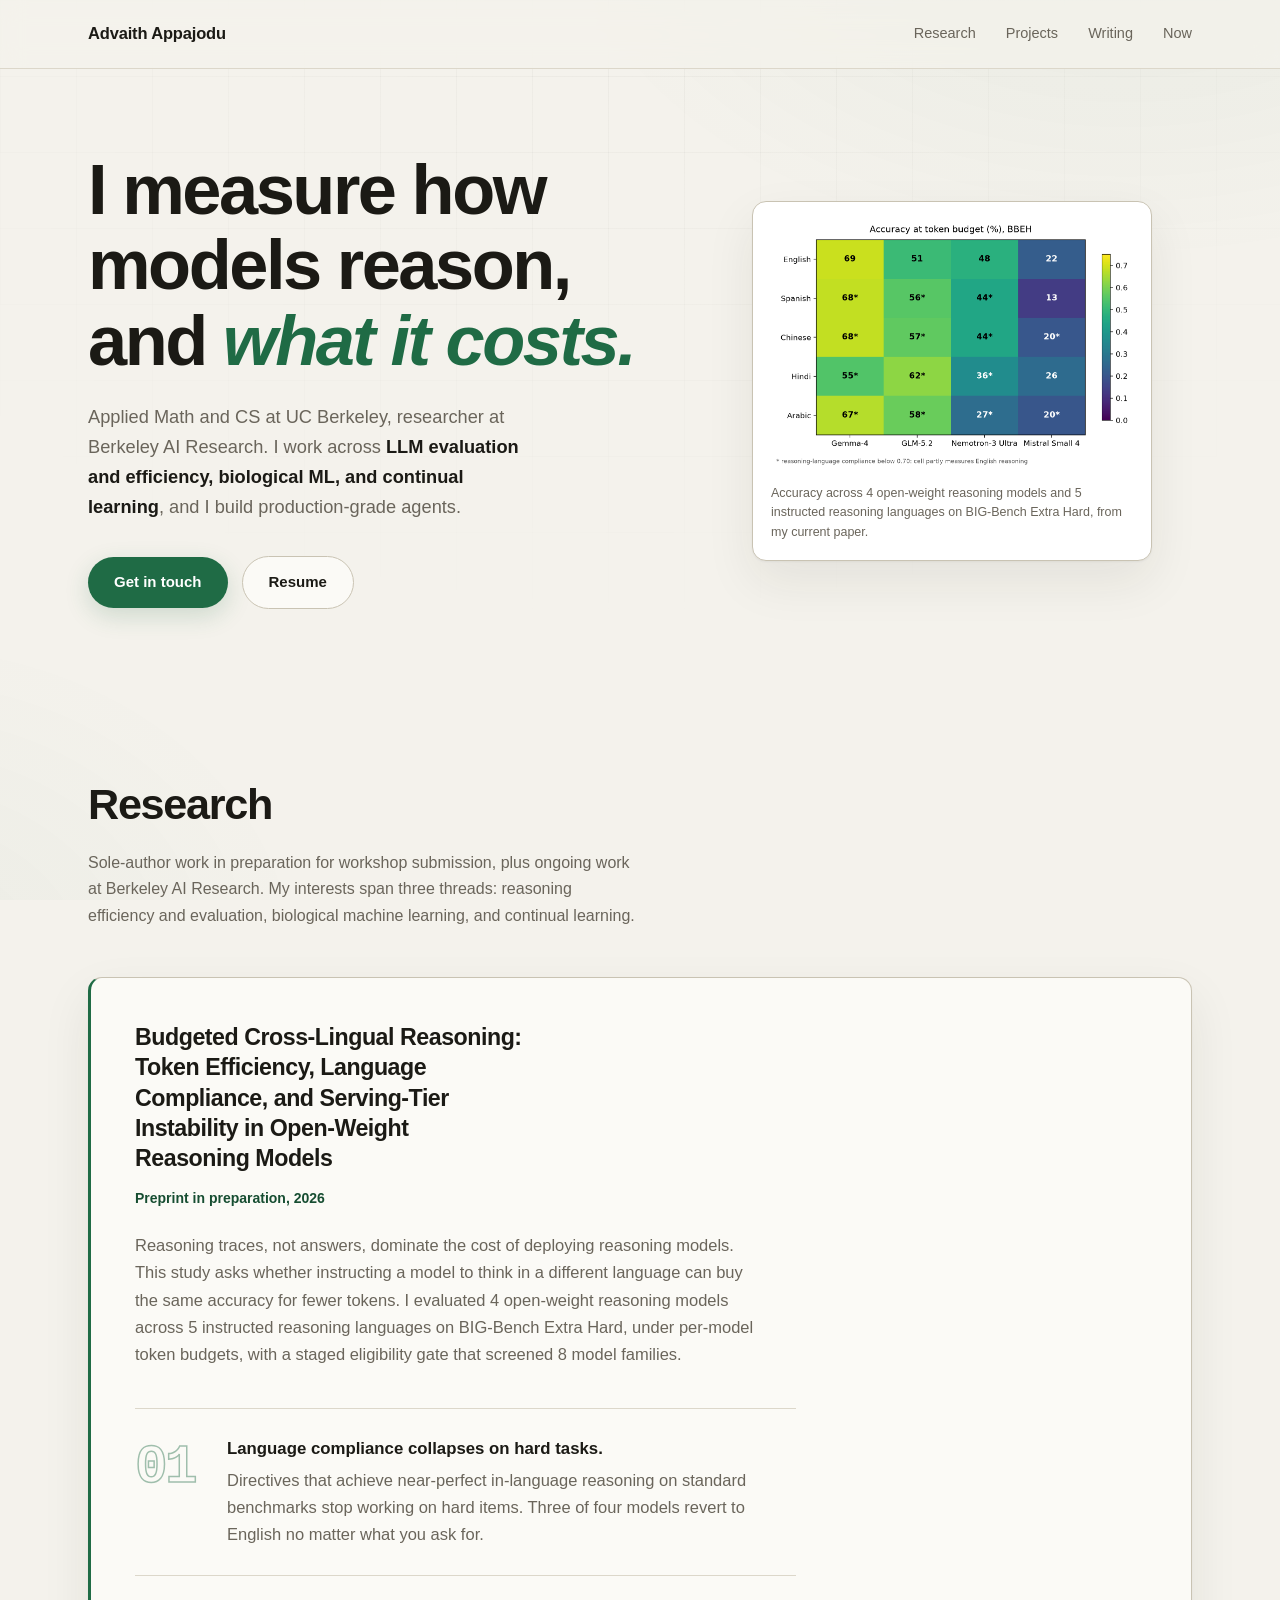
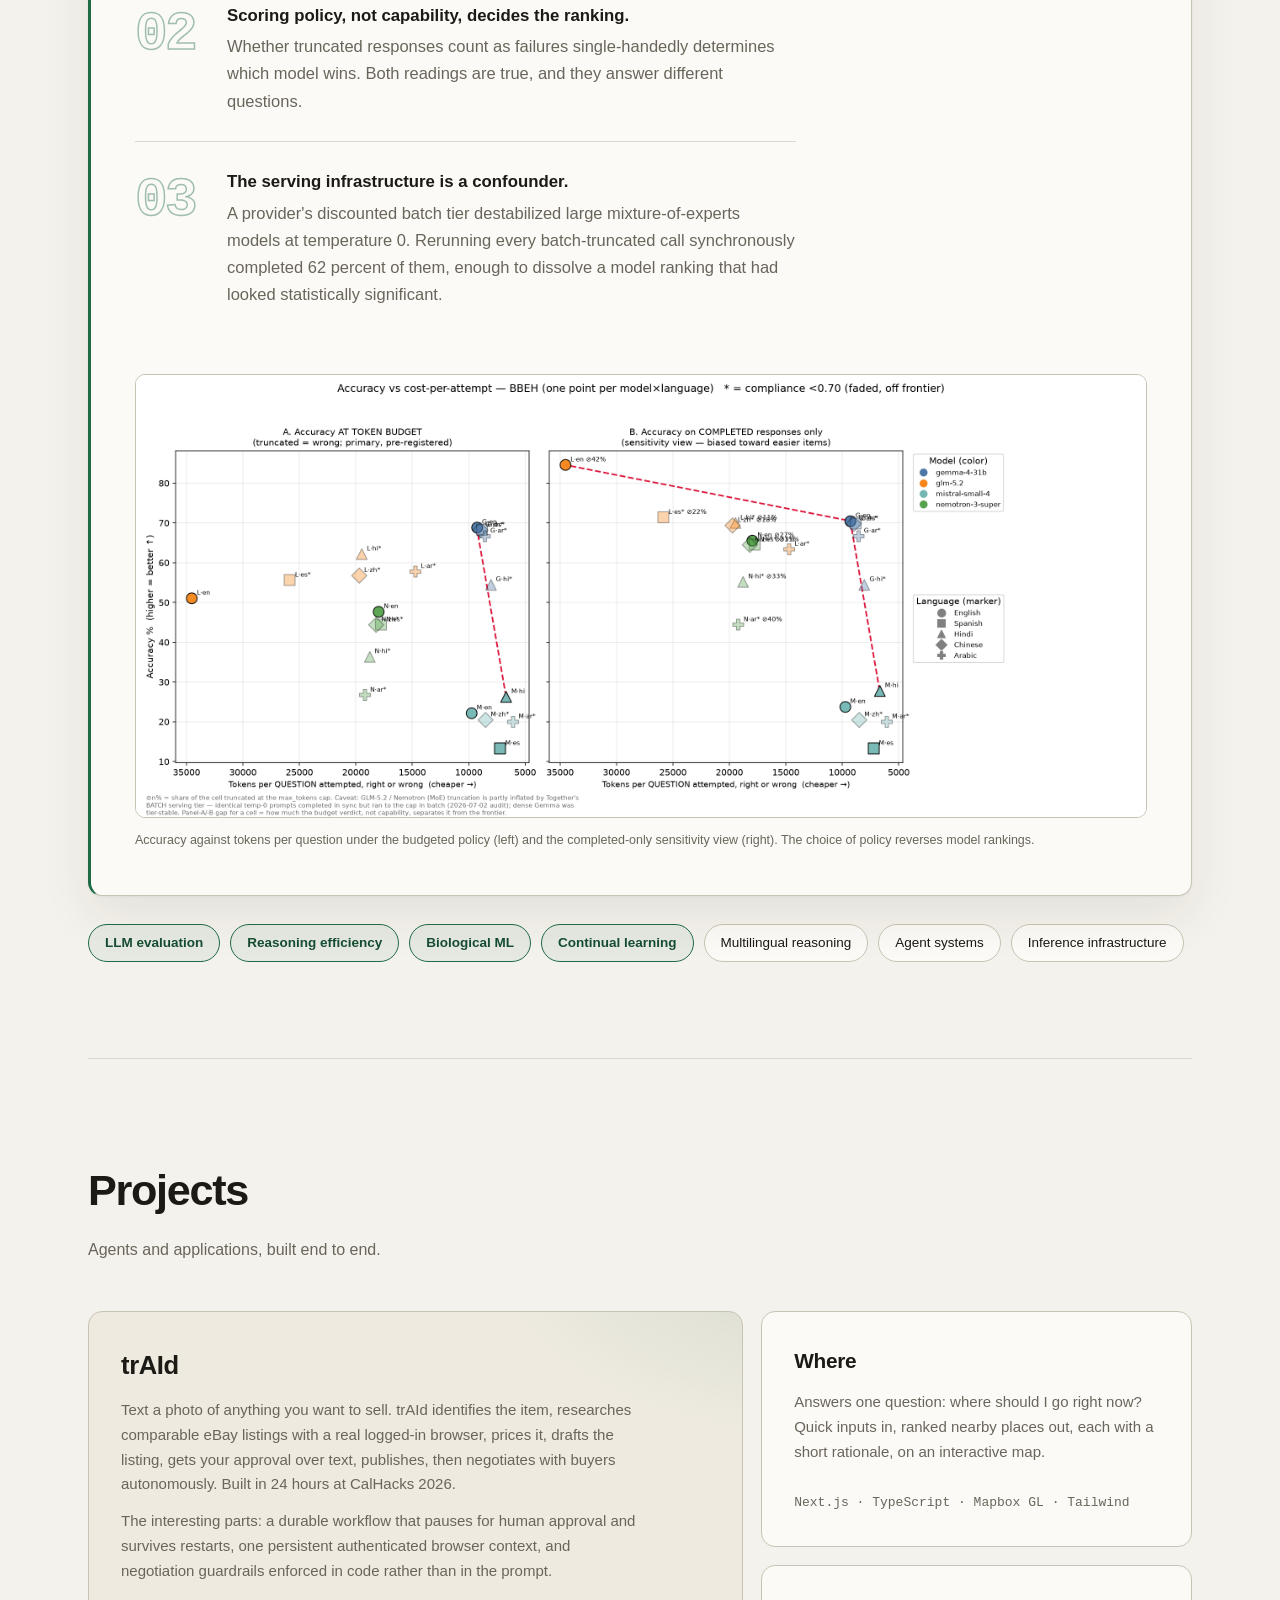
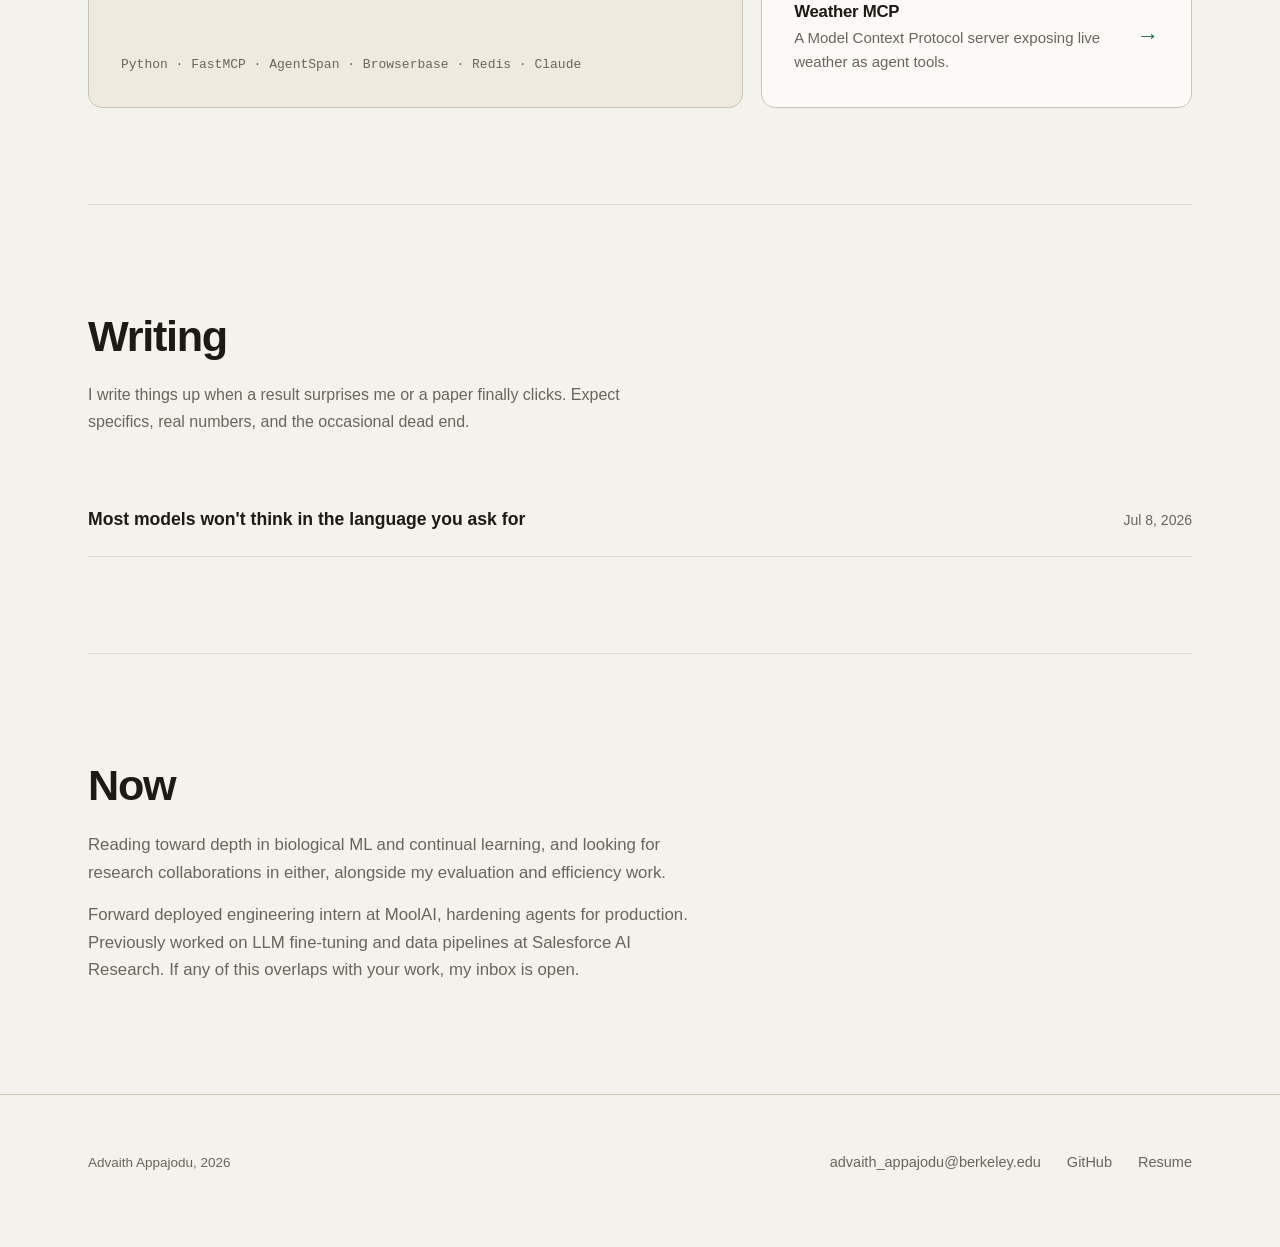
==== index.html @ cb9c9338 "Add first blog post: cross-lingual reasoning Re-attaches the Writing section and links the post from" ====
<!DOCTYPE html>
<html lang="en">
<head>
  <meta charset="UTF-8">
  <meta name="viewport" content="width=device-width, initial-scale=1.0">
  <title>Advaith Appajodu</title>
  <meta name="description" content="Advaith Appajodu. Applied Math and CS at UC Berkeley, researcher at Berkeley AI Research. LLM evaluation and efficiency, biological ML, and continual learning.">
  <meta property="og:title" content="Advaith Appajodu">
  <meta property="og:description" content="ML research and production agents. UC Berkeley Applied Math and CS. LLM evaluation, biological ML, continual learning.">
  <meta property="og:type" content="website">
  <meta name="theme-color" content="#f4f2ec">
  <link rel="icon" href="data:image/svg+xml,%3Csvg xmlns='http://www.w3.org/2000/svg' viewBox='0 0 100 100'%3E%3Crect width='100' height='100' rx='22' fill='%236d9bff'/%3E%3Ctext x='50' y='70' font-size='58' text-anchor='middle' fill='%230a0a0f' font-family='sans-serif' font-weight='bold'%3EA%3C/text%3E%3C/svg%3E">
  <link rel="stylesheet" href="style.css">
</head>
<body>

<header>
  <div class="wrap">
    <nav>
      <a class="brand" href="/">Advaith Appajodu</a>
      <div class="nav-links">
        <a href="#research">Research</a>
        <a href="#projects">Projects</a>
        <a href="blog/">Writing</a>
        <a href="#now">Now</a>
      </div>
    </nav>
  </div>
</header>

<main class="wrap">

  <div class="hero">
    <div>
      <h1>I measure how models reason, and <em>what it costs.</em></h1>
      <p class="lede">Applied Math and CS at UC Berkeley, researcher at Berkeley AI Research. I work across <strong>LLM evaluation and efficiency, biological ML, and continual learning</strong>, and I build production-grade agents.</p>
      <div class="cta-row">
        <a class="btn btn-primary" href="mailto:advaith_appajodu@berkeley.edu">Get in touch</a>
        <a class="btn btn-quiet" href="assets/Advaith_Appajodu_Resume.pdf">Resume</a>
      </div>
    </div>
    <figure class="figure-card" id="tilt">
      <img src="assets/heatmap.png" alt="Accuracy heatmap across four language models and five instructed reasoning languages on BIG-Bench Extra Hard" width="1343" height="926">
      <figcaption>Accuracy across 4 open-weight reasoning models and 5 instructed reasoning languages on BIG-Bench Extra Hard, from my current paper.</figcaption>
    </figure>
  </div>

  <section id="research">
    <h2 class="reveal">Research</h2>
    <p class="section-sub reveal">Sole-author work in preparation for workshop submission, plus ongoing work at Berkeley AI Research. My interests span three threads: reasoning efficiency and evaluation, biological machine learning, and continual learning.</p>

    <div class="paper reveal">
      <h3>Budgeted Cross-Lingual Reasoning: Token Efficiency, Language Compliance, and Serving-Tier Instability in Open-Weight Reasoning Models</h3>
      <p class="meta">Preprint in preparation, 2026</p>
      <p>Reasoning traces, not answers, dominate the cost of deploying reasoning models. This study asks whether instructing a model to think in a different language can buy the same accuracy for fewer tokens. I evaluated 4 open-weight reasoning models across 5 instructed reasoning languages on BIG-Bench Extra Hard, under per-model token budgets, with a staged eligibility gate that screened 8 model families.</p>
      <ul class="findings">
        <li data-num="01"><strong>Language compliance collapses on hard tasks.</strong> Directives that achieve near-perfect in-language reasoning on standard benchmarks stop working on hard items. Three of four models revert to English no matter what you ask for.</li>
        <li data-num="02"><strong>Scoring policy, not capability, decides the ranking.</strong> Whether truncated responses count as failures single-handedly determines which model wins. Both readings are true, and they answer different questions.</li>
        <li data-num="03"><strong>The serving infrastructure is a confounder.</strong> A provider's discounted batch tier destabilized large mixture-of-experts models at temperature 0. Rerunning every batch-truncated call synchronously completed 62 percent of them, enough to dissolve a model ranking that had looked statistically significant.</li>
      </ul>
      <figure class="paper-figure">
        <img src="assets/pareto.png" alt="Two-panel Pareto plot of accuracy versus tokens per question under two scoring policies" width="2400" height="1050">
        <figcaption>Accuracy against tokens per question under the budgeted policy (left) and the completed-only sensitivity view (right). The choice of policy reverses model rankings.</figcaption>
      </figure>
    </div>

    <div class="tag-row reveal">
      <span class="tag tag-hot">LLM evaluation</span>
      <span class="tag tag-hot">Reasoning efficiency</span>
      <span class="tag tag-hot">Biological ML</span>
      <span class="tag tag-hot">Continual learning</span>
      <span class="tag">Multilingual reasoning</span>
      <span class="tag">Agent systems</span>
      <span class="tag">Inference infrastructure</span>
    </div>
  </section>

  <section id="projects">
    <h2 class="reveal">Projects</h2>
    <p class="section-sub reveal">Agents and applications, built end to end.</p>

    <div class="projects-grid">
      <a class="project project-featured reveal" href="https://github.com/rishabhroyy/traide">
        <h3>trAId</h3>
        <p>Text a photo of anything you want to sell. trAId identifies the item, researches comparable eBay listings with a real logged-in browser, prices it, drafts the listing, gets your approval over text, publishes, then negotiates with buyers autonomously. Built in 24 hours at CalHacks 2026.</p>
        <p>The interesting parts: a durable workflow that pauses for human approval and survives restarts, one persistent authenticated browser context, and negotiation guardrails enforced in code rather than in the prompt.</p>
        <span class="stack-line">Python · FastMCP · AgentSpan · Browserbase · Redis · Claude</span>
      </a>
      <a class="project project-side reveal d1" href="https://github.com/advaith-appajodu/Where">
        <h3>Where</h3>
        <p>Answers one question: where should I go right now? Quick inputs in, ranked nearby places out, each with a short rationale, on an interactive map.</p>
        <span class="stack-line">Next.js · TypeScript · Mapbox GL · Tailwind</span>
      </a>
      <a class="project project-mini reveal d2" href="https://github.com/advaith-appajodu/Weather_MCP">
        <div>
          <h3>Weather MCP</h3>
          <p>A Model Context Protocol server exposing live weather as agent tools.</p>
        </div>
        <span class="arrow">&rarr;</span>
      </a>
    </div>
  </section>

  <section id="writing">
    <h2 class="reveal">Writing</h2>
    <p class="section-sub reveal">I write things up when a result surprises me or a paper finally clicks. Expect specifics, real numbers, and the occasional dead end.</p>
    <div class="post-list reveal">
      <a class="post-row" href="blog/2026-07-08-cross-lingual-reasoning.html">
        <span class="post-title">Most models won't think in the language you ask for</span>
        <span class="post-date">Jul 8, 2026</span>
      </a>
    </div>
  </section>

  <section id="now" class="now">
    <h2 class="reveal">Now</h2>
    <p class="reveal">Reading toward depth in biological ML and continual learning, and looking for research collaborations in either, alongside my evaluation and efficiency work.</p>
    <p class="reveal d1">Forward deployed engineering intern at MoolAI, hardening agents for production. Previously worked on LLM fine-tuning and data pipelines at Salesforce AI Research. If any of this overlaps with your work, my inbox is open.</p>
  </section>

</main>

<footer>
  <div class="wrap footer-inner">
    <span class="copyright">Advaith Appajodu, 2026</span>
    <div class="footer-links">
      <a href="mailto:advaith_appajodu@berkeley.edu">advaith_appajodu@berkeley.edu</a>
      <a href="https://github.com/advaith-appajodu">GitHub</a>
      <a href="assets/Advaith_Appajodu_Resume.pdf">Resume</a>
    </div>
  </div>
</footer>

<script src="reveal.js"></script>
</body>
</html>
---- style.css ----
/* Advaith Appajodu, personal site.
   Zero-build static CSS. Light editorial-maximalist: warm paper, ink, one forest-green
   accent. No blue/purple, gradients kept minimal; hairline rules and type carry the
   structure. Motion honors prefers-reduced-motion. */

:root {
  --paper: #f4f2ec;
  --paper-raised: #fbfaf6;
  --paper-lifted: #eeeae0;
  --ink: #1b1a15;
  --muted: #6a655b;
  --line: #dcd7ca;
  --line-strong: #c9c3b3;
  --accent: #1f6b45;
  --accent-deep: #164d31;
  --accent-contrast: #ffffff;
  --shadow: 0 1px 2px rgba(40,38,30,.05), 0 20px 50px rgba(40,38,30,.08);
  --lift: 0 16px 44px rgba(31,107,69,.14);
  --radius: 14px;
}

* { box-sizing: border-box; }

html { scroll-behavior: smooth; color-scheme: light; }

body {
  margin: 0;
  background: var(--paper);
  color: var(--ink);
  font-family: -apple-system, BlinkMacSystemFont, "Segoe UI", Roboto, "Helvetica Neue", Arial, sans-serif;
  font-size: 16.5px;
  line-height: 1.65;
  -webkit-font-smoothing: antialiased;
  overflow-x: hidden;
}

/* Ambient: one faint green wash + a fine ledger grid, both fixed, no repaints */
body::before {
  content: "";
  position: fixed;
  inset: 0;
  z-index: -2;
  background:
    radial-gradient(1000px 640px at 88% -12%, rgba(31,107,69,0.06), transparent 58%),
    radial-gradient(760px 620px at -8% 108%, rgba(31,107,69,0.04), transparent 55%);
  pointer-events: none;
}
body::after {
  content: "";
  position: fixed;
  inset: 0;
  z-index: -1;
  background-image:
    linear-gradient(rgba(27,26,21,0.035) 1px, transparent 1px),
    linear-gradient(90deg, rgba(27,26,21,0.035) 1px, transparent 1px);
  background-size: 76px 76px;
  mask-image: radial-gradient(1200px 820px at 50% 0%, black, transparent 78%);
  -webkit-mask-image: radial-gradient(1200px 820px at 50% 0%, black, transparent 78%);
  pointer-events: none;
}

.wrap { max-width: 1160px; margin: 0 auto; padding: 0 28px; }

::selection { background: var(--accent); color: #fff; }

/* ---------- Nav ---------- */
header {
  position: sticky;
  top: 0;
  z-index: 10;
  background: rgba(244, 242, 236, 0.78);
  backdrop-filter: blur(12px) saturate(140%);
  -webkit-backdrop-filter: blur(12px) saturate(140%);
  border-bottom: 1px solid var(--line);
}
nav { display: flex; align-items: center; justify-content: space-between; height: 68px; }
.brand { font-weight: 700; letter-spacing: -0.01em; color: var(--ink); text-decoration: none; font-size: 16.5px; }
.nav-links { display: flex; gap: 30px; }
.nav-links a {
  color: var(--muted);
  text-decoration: none;
  font-size: 14.5px;
  position: relative;
  transition: color .18s ease;
}
.nav-links a::after {
  content: "";
  position: absolute;
  left: 0; right: 100%; bottom: -4px;
  height: 2px;
  background: var(--accent);
  transition: right .22s cubic-bezier(.16,1,.3,1);
}
.nav-links a:hover { color: var(--ink); }
.nav-links a:hover::after { right: 0; }

/* ---------- Hero ---------- */
.hero {
  display: grid;
  grid-template-columns: 6.5fr 5.5fr;
  gap: 56px;
  align-items: center;
  padding: 84px 0 64px;
}
h1 {
  font-size: clamp(2.6rem, 5.6vw, 4.4rem);
  line-height: 1.06;
  letter-spacing: -0.035em;
  margin: 0 0 22px;
  font-weight: 800;
}
h1 em {
  font-style: italic;
  color: var(--accent);
  line-height: 1.1;
  padding-bottom: .05em;
}
.hero p.lede { color: var(--muted); font-size: 1.14rem; max-width: 44ch; margin: 0 0 34px; }
.lede strong { color: var(--ink); font-weight: 650; }

.cta-row { display: flex; gap: 14px; align-items: center; flex-wrap: wrap; }
.btn {
  display: inline-block;
  padding: 13px 26px;
  border-radius: 999px;
  font-size: 15px;
  font-weight: 600;
  text-decoration: none;
  white-space: nowrap;
  transition: transform .14s ease, box-shadow .2s ease, border-color .2s ease, background .2s ease;
}
.btn:active { transform: scale(0.97); }
.btn-primary { background: var(--accent); color: var(--accent-contrast); box-shadow: 0 8px 24px rgba(31,107,69,.18); }
.btn-primary:hover { transform: translateY(-2px); background: var(--accent-deep); box-shadow: var(--lift); }
.btn-quiet { color: var(--ink); border: 1px solid var(--line-strong); background: var(--paper-raised); }
.btn-quiet:hover { border-color: var(--accent); color: var(--accent-deep); transform: translateY(-2px); }

.figure-card {
  background: #ffffff;
  border: 1px solid var(--line-strong);
  border-radius: var(--radius);
  box-shadow: var(--shadow);
  padding: 18px;
  transition: transform .3s cubic-bezier(.16,1,.3,1), box-shadow .3s ease;
  will-change: transform;
}
.figure-card:hover { box-shadow: var(--shadow), var(--lift); }
.figure-card img { width: 100%; height: auto; border-radius: 8px; display: block; }
.figure-card figcaption { font-size: 12.5px; color: var(--muted); margin-top: 14px; line-height: 1.55; }

/* ---------- Stat band ---------- */
.stats {
  display: grid;
  grid-template-columns: repeat(4, 1fr);
  border-top: 1px solid var(--line-strong);
  border-bottom: 1px solid var(--line-strong);
  margin: 12px 0 0;
}
.stat { padding: 30px 20px 26px; text-align: left; }
.stat + .stat { border-left: 1px solid var(--line); }
.stat .num {
  font-family: ui-monospace, "SF Mono", Menlo, monospace;
  font-size: clamp(1.9rem, 3.4vw, 2.9rem);
  font-weight: 700;
  letter-spacing: -0.03em;
  color: var(--ink);
  display: block;
  line-height: 1.1;
}
.stat .num b { color: var(--accent); font-weight: 700; }
.stat .label { color: var(--muted); font-size: 13.5px; margin-top: 6px; display: block; }

/* ---------- Sections ---------- */
section { padding: 96px 0; }
section + section { border-top: 1px solid var(--line); }
h2 {
  font-size: clamp(1.9rem, 3.4vw, 2.7rem);
  letter-spacing: -0.03em;
  margin: 0 0 10px;
  font-weight: 800;
}
.section-sub { color: var(--muted); font-size: 16px; margin: 0 0 48px; max-width: 62ch; }
.section-sub a { color: var(--accent-deep); text-decoration: none; border-bottom: 1px solid var(--line-strong); }
.section-sub a:hover { border-color: var(--accent); }

/* Research */
.paper {
  position: relative;
  background: var(--paper-raised);
  border: 1px solid var(--line-strong);
  border-left: 3px solid var(--accent);
  border-radius: var(--radius);
  padding: 44px;
  box-shadow: var(--shadow);
  overflow: hidden;
}
.paper h3 { margin: 0 0 8px; font-size: 1.45rem; letter-spacing: -0.02em; line-height: 1.3; max-width: 30ch; }
.paper .meta { color: var(--accent-deep); font-size: 14px; margin-bottom: 22px; font-weight: 600; }
.paper > p { max-width: 68ch; color: var(--muted); }
.paper > p strong { color: var(--ink); }

.findings { margin: 40px 0 8px; padding: 0; list-style: none; display: grid; gap: 0; }
.findings li {
  position: relative;
  max-width: 72ch;
  color: var(--muted);
  padding: 26px 0 26px 92px;
  border-top: 1px solid var(--line);
}
.findings li::before {
  content: attr(data-num);
  position: absolute;
  left: 0;
  top: 14px;
  font-family: ui-monospace, "SF Mono", Menlo, monospace;
  font-size: 3.4rem;
  font-weight: 700;
  letter-spacing: -0.05em;
  color: transparent;
  -webkit-text-stroke: 1.5px rgba(31,107,69,0.42);
}
.findings strong { color: var(--ink); font-weight: 650; display: block; margin-bottom: 4px; font-size: 1.05rem; }

.paper-figure { margin: 40px 0 0; }
.paper-figure img { width: 100%; height: auto; border-radius: 10px; display: block; border: 1px solid var(--line-strong); background: #fff; }
.paper-figure figcaption { font-size: 12.5px; color: var(--muted); margin-top: 12px; }
.also-line { margin-top: 28px; color: var(--muted); font-size: 15px; max-width: 70ch; }
.also-line strong { color: var(--ink); }

/* Projects bento */
.projects-grid {
  display: grid;
  grid-template-columns: repeat(5, 1fr);
  grid-template-rows: auto auto;
  gap: 18px;
}
.project {
  position: relative;
  background: var(--paper-raised);
  border: 1px solid var(--line-strong);
  border-radius: var(--radius);
  padding: 32px;
  display: flex;
  flex-direction: column;
  gap: 12px;
  text-decoration: none;
  color: var(--ink);
  overflow: hidden;
  transition: transform .22s cubic-bezier(.16,1,.3,1), border-color .2s ease, box-shadow .25s ease;
}
.project:hover { border-color: var(--accent); transform: translateY(-4px); box-shadow: var(--lift); }
.project h3 { margin: 0; font-size: 1.3rem; letter-spacing: -0.015em; }
.project p { margin: 0; color: var(--muted); font-size: 15px; max-width: 62ch; }
.project .stack-line { margin-top: auto; padding-top: 16px; font-size: 13px; color: var(--muted); font-family: ui-monospace, "SF Mono", Menlo, monospace; }

.project-featured {
  grid-column: 1 / 4;
  grid-row: 1 / 3;
  background:
    radial-gradient(560px 340px at 112% -20%, rgba(31,107,69,0.12), transparent 60%),
    var(--paper-lifted);
  justify-content: flex-start;
}
.project-featured h3 { font-size: 1.6rem; }
.project-side { grid-column: 4 / 6; grid-row: 1 / 2; }
.project-mini {
  grid-column: 4 / 6;
  grid-row: 2 / 3;
  flex-direction: row;
  align-items: center;
  justify-content: space-between;
  gap: 16px;
}
.project-mini h3 { font-size: 1.05rem; }
.project-mini .arrow { color: var(--accent); font-size: 1.4rem; transition: transform .2s ease; }
.project-mini:hover .arrow { transform: translateX(4px); }

.tag-row { display: flex; flex-wrap: wrap; gap: 10px; margin-top: 28px; }
.tag {
  font-size: 13.5px;
  color: var(--ink);
  border: 1px solid var(--line-strong);
  background: var(--paper-raised);
  border-radius: 999px;
  padding: 7px 16px;
}
.tag-hot { border-color: var(--accent); color: var(--accent-deep); background: rgba(31,107,69,0.06); font-weight: 600; }

/* Writing */
.post-list { display: grid; gap: 0; }
.post-row {
  display: flex;
  justify-content: space-between;
  align-items: baseline;
  gap: 24px;
  padding: 22px 0;
  border-bottom: 1px solid var(--line);
  text-decoration: none;
  color: var(--ink);
}
.post-row:hover .post-title { color: var(--accent-deep); }
.post-title { font-weight: 600; font-size: 1.1rem; transition: color .15s ease; }
.post-date { color: var(--muted); font-size: 14px; white-space: nowrap; }
.empty-state {
  border: 1px dashed var(--accent);
  background: rgba(31,107,69,0.05);
  border-radius: var(--radius);
  padding: 36px;
  color: var(--muted);
  max-width: 72ch;
  font-size: 1.02rem;
}
.empty-state strong { color: var(--ink); }
.empty-state a { color: var(--accent-deep); text-decoration: none; border-bottom: 1px solid var(--line-strong); }
.empty-state a:hover { border-color: var(--accent); }

/* Now */
.now p { max-width: 66ch; color: var(--muted); margin: 0 0 14px; font-size: 1.05rem; }
.now strong { color: var(--ink); font-weight: 650; }

/* Footer */
footer { border-top: 1px solid var(--line-strong); padding: 56px 0 72px; }
.footer-inner { display: flex; justify-content: space-between; align-items: center; gap: 24px; flex-wrap: wrap; }
.footer-links { display: flex; gap: 26px; }
.footer-links a { color: var(--muted); text-decoration: none; font-size: 14.5px; transition: color .15s ease; }
.footer-links a:hover { color: var(--accent-deep); }
.copyright { color: var(--muted); font-size: 13.5px; }

/* ---------- Blog article ---------- */
.article { max-width: 728px; margin: 0 auto; padding: 72px 0 8px; }
.article .kicker { color: var(--accent-deep); font-size: 13px; font-weight: 600; letter-spacing: .08em; text-transform: uppercase; }
.article h1 { font-size: clamp(2.1rem, 4.6vw, 3.1rem); line-height: 1.1; letter-spacing: -0.03em; margin: 14px 0 18px; font-weight: 800; }
.article .dek { font-size: 1.22rem; color: var(--muted); line-height: 1.5; margin: 0 0 22px; max-width: 60ch; }
.article .byline { color: var(--muted); font-size: 14px; border-bottom: 1px solid var(--line); padding-bottom: 30px; }
.article p, .article li { font-size: 1.08rem; line-height: 1.78; color: var(--ink); max-width: 68ch; }
.article p { margin: 22px 0; }
.article ul { margin: 22px 0; padding-left: 22px; }
.article li { margin: 8px 0; }
.article h2 { font-size: 1.5rem; letter-spacing: -0.02em; margin: 54px 0 2px; font-weight: 750; }
.article strong { font-weight: 650; }
.article a { color: var(--accent-deep); text-decoration: none; border-bottom: 1px solid var(--line-strong); }
.article a:hover { border-color: var(--accent); }
.article blockquote { margin: 28px 0; padding: 2px 0 2px 22px; border-left: 3px solid var(--accent); color: var(--muted); font-style: italic; }
.article blockquote p { max-width: 62ch; }
.article figure { margin: 36px 0; }
.article figure img { width: 100%; height: auto; border: 1px solid var(--line-strong); border-radius: 10px; background: #fff; display: block; }
.article figcaption { font-size: 13px; color: var(--muted); margin-top: 10px; line-height: 1.5; }
.article code { font-family: ui-monospace, "SF Mono", Menlo, monospace; font-size: .9em; background: var(--paper-lifted); padding: 2px 6px; border-radius: 5px; }
.article .note {
  background: rgba(31,107,69,0.05);
  border: 1px solid var(--line-strong);
  border-left: 3px solid var(--accent);
  border-radius: 10px;
  padding: 18px 24px;
  margin: 30px 0;
}
.article .note p { margin: 8px 0; font-size: 1rem; color: var(--muted); }
.article .note strong { color: var(--ink); }
.article hr { border: none; border-top: 1px solid var(--line); margin: 46px 0; }
.back-link { display: inline-block; color: var(--muted); font-size: 14px; text-decoration: none; }
.back-link:hover { color: var(--accent-deep); }
.article-foot { border-top: 1px solid var(--line); margin-top: 46px; padding-top: 24px; color: var(--muted); font-size: 15px; }
.article-foot a { color: var(--accent-deep); text-decoration: none; border-bottom: 1px solid var(--line-strong); }

/* ---------- Motion ---------- */
.js .reveal { opacity: 0; transform: translateY(26px); }
.js .reveal.in { opacity: 1; transform: none; transition: opacity .7s cubic-bezier(.16,1,.3,1), transform .7s cubic-bezier(.16,1,.3,1); }
.js .reveal.in.d1 { transition-delay: .08s; }
.js .reveal.in.d2 { transition-delay: .16s; }
.js .reveal.in.d3 { transition-delay: .24s; }

@keyframes rise { from { opacity: 0; transform: translateY(22px); } to { opacity: 1; transform: none; } }
.hero > div > * { animation: rise .8s cubic-bezier(.16,1,.3,1) backwards; }
.hero > div > *:nth-child(1) { animation-delay: .05s; }
.hero > div > *:nth-child(2) { animation-delay: .18s; }
.hero > div > *:nth-child(3) { animation-delay: .3s; }
.hero .figure-card { animation: rise .9s cubic-bezier(.16,1,.3,1) .35s backwards; }

@media (prefers-reduced-motion: reduce) {
  html { scroll-behavior: auto; }
  *, *::before, *::after { animation: none !important; transition: none !important; }
  .js .reveal { opacity: 1; transform: none; }
}

/* ---------- Mobile ---------- */
@media (max-width: 860px) {
  .projects-grid { grid-template-columns: 1fr; grid-template-rows: none; }
  .project-featured, .project-side, .project-mini { grid-column: auto; grid-row: auto; }
}
@media (max-width: 767px) {
  .brand { font-size: 14px; white-space: nowrap; }
  .nav-links { gap: 18px; }
  .nav-links a { font-size: 13px; }
  .nav-links a:nth-child(4) { display: none; }
  .hero { grid-template-columns: 1fr; gap: 40px; padding: 52px 0 48px; }
  .stats { grid-template-columns: 1fr 1fr; }
  .stat:nth-child(3) { border-left: none; }
  .stat:nth-child(1), .stat:nth-child(2) { border-bottom: 1px solid var(--line); }
  section { padding: 64px 0; }
  .paper { padding: 26px; }
  .findings li { padding-left: 64px; }
  .findings li::before { font-size: 2.4rem; }
  .article { padding: 44px 0 8px; }
}
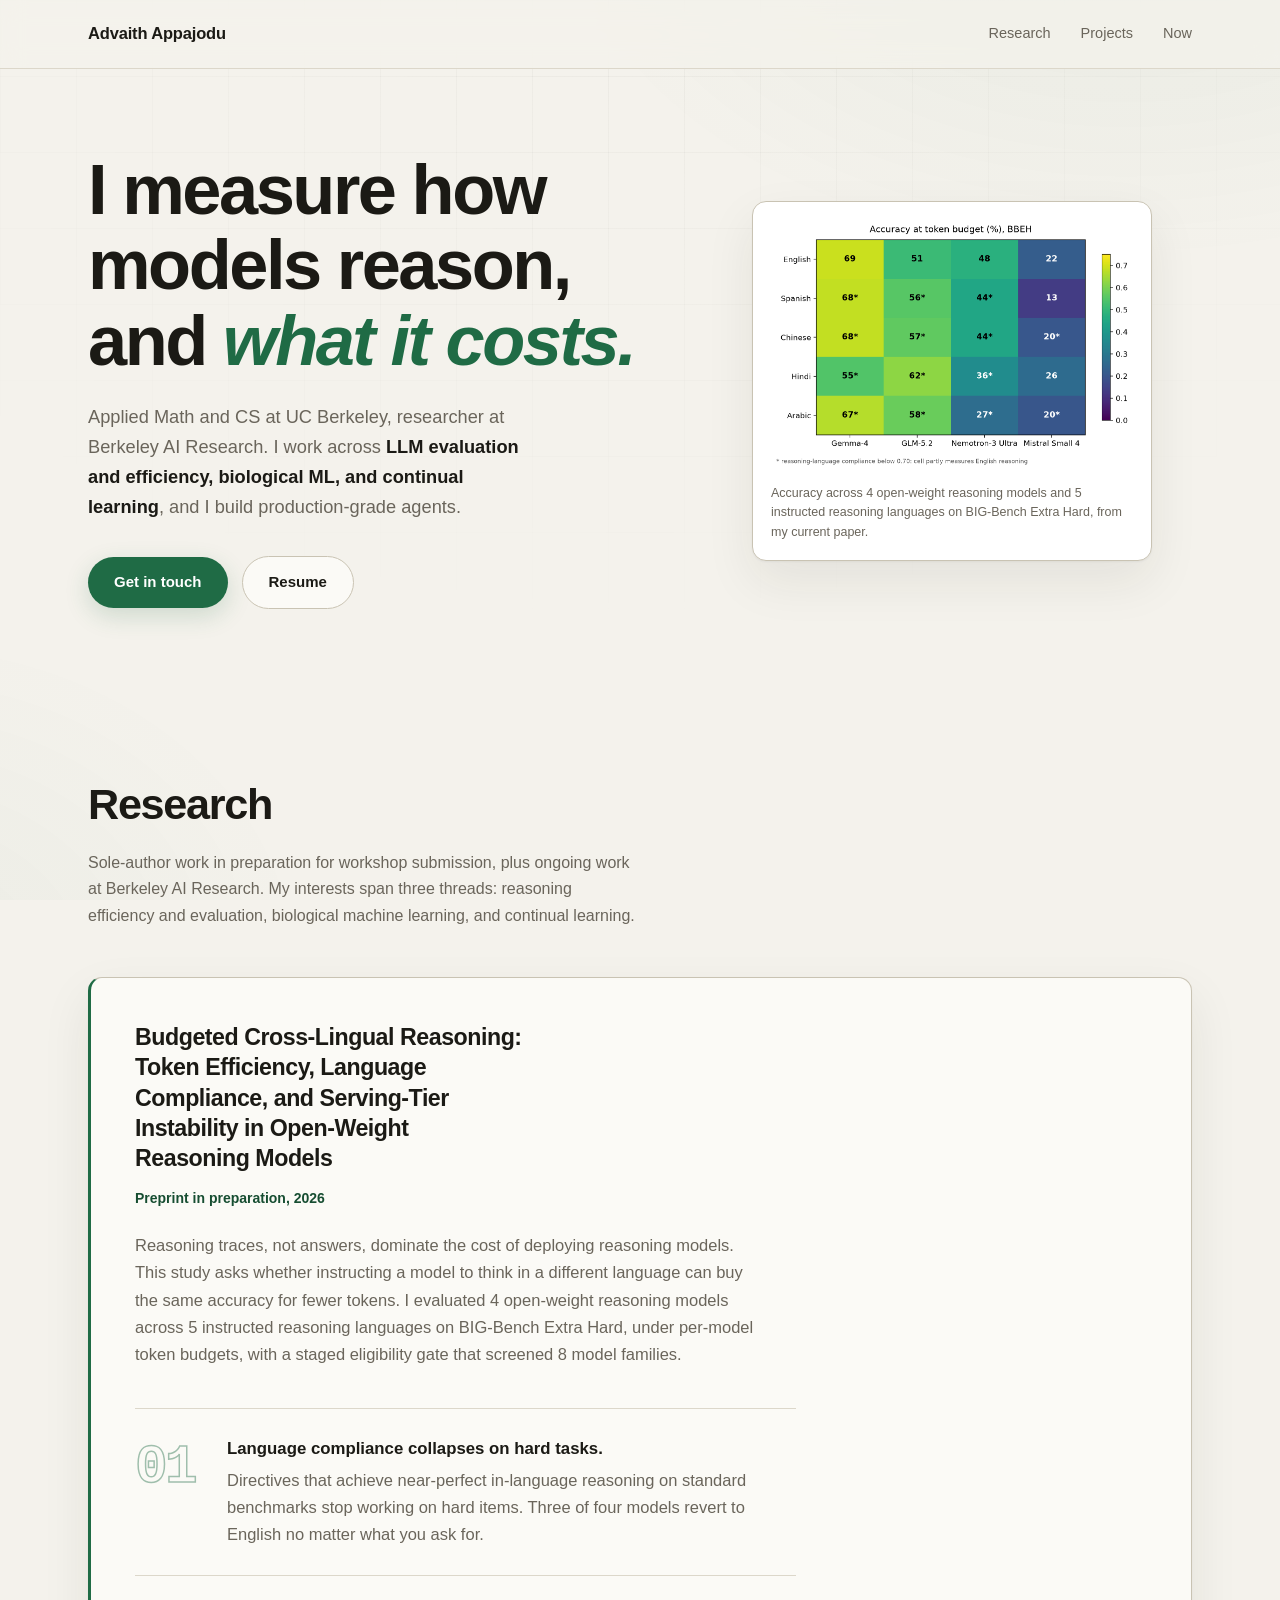
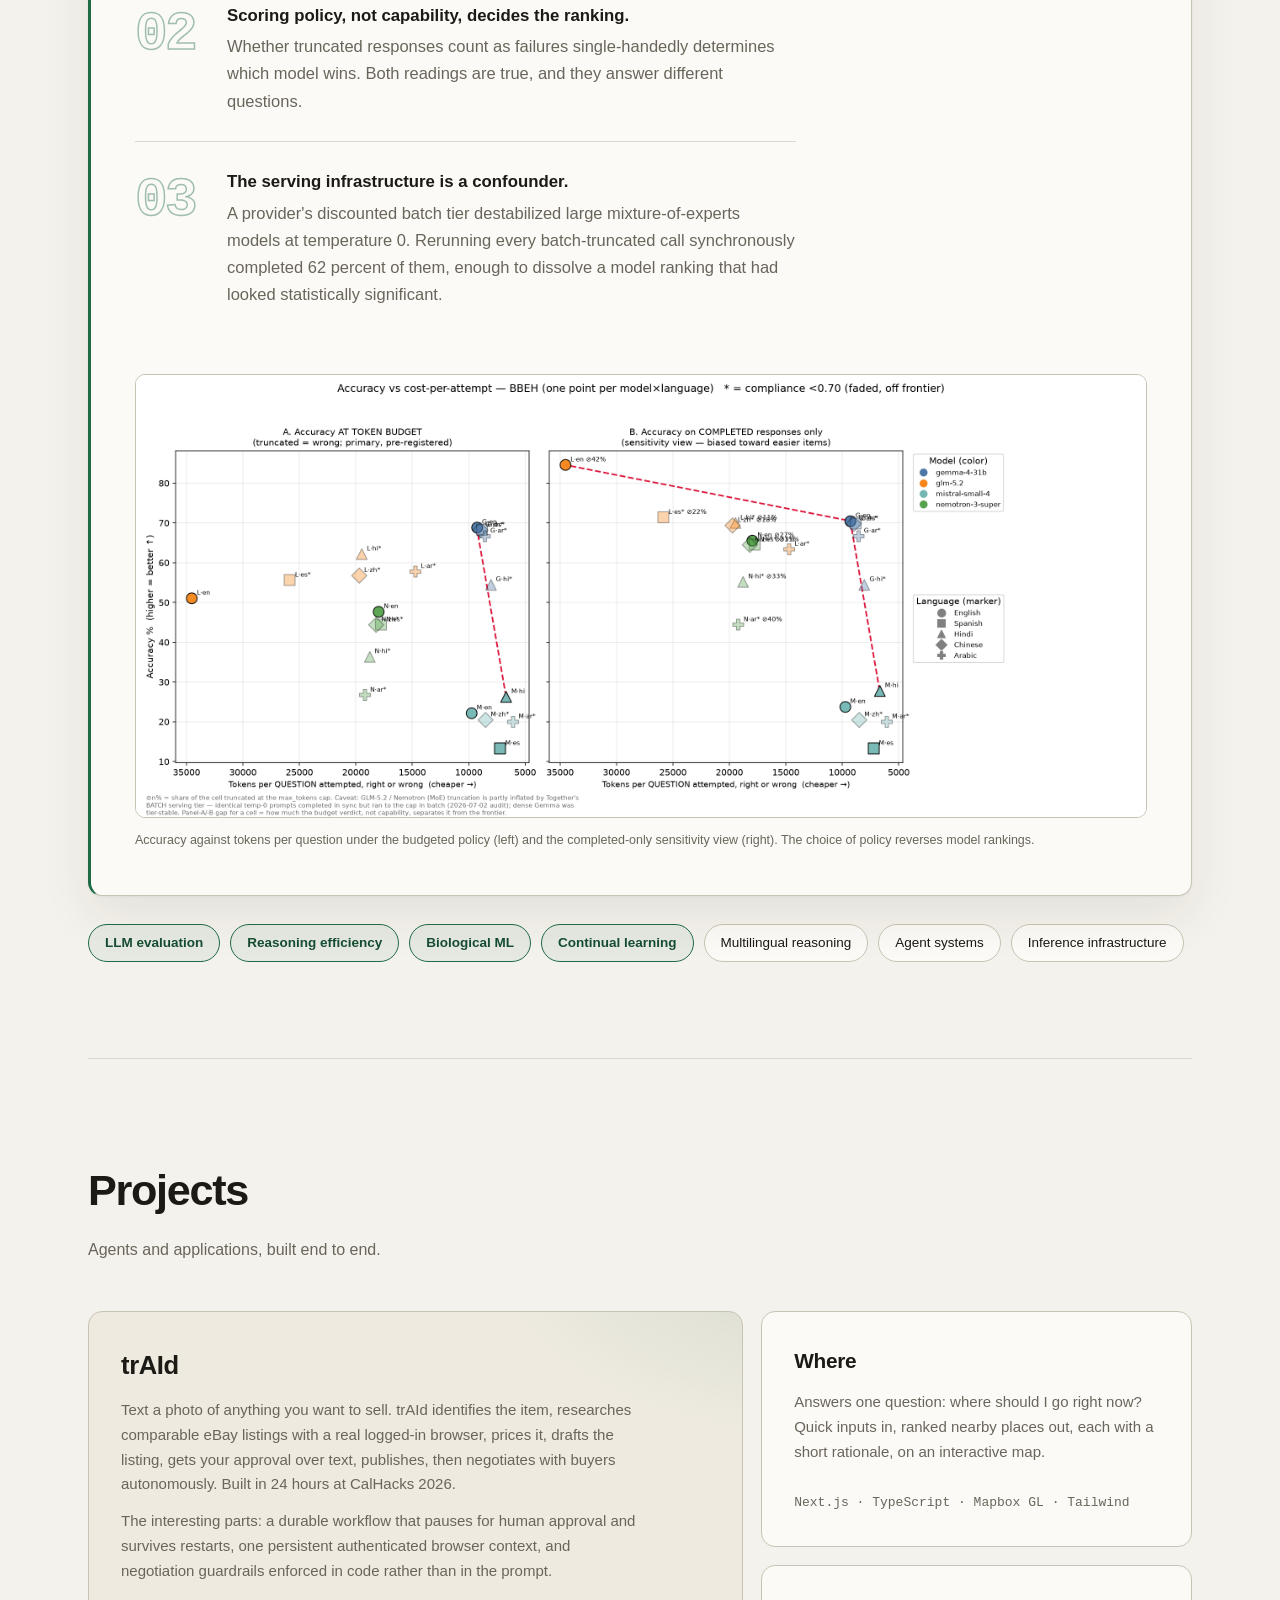
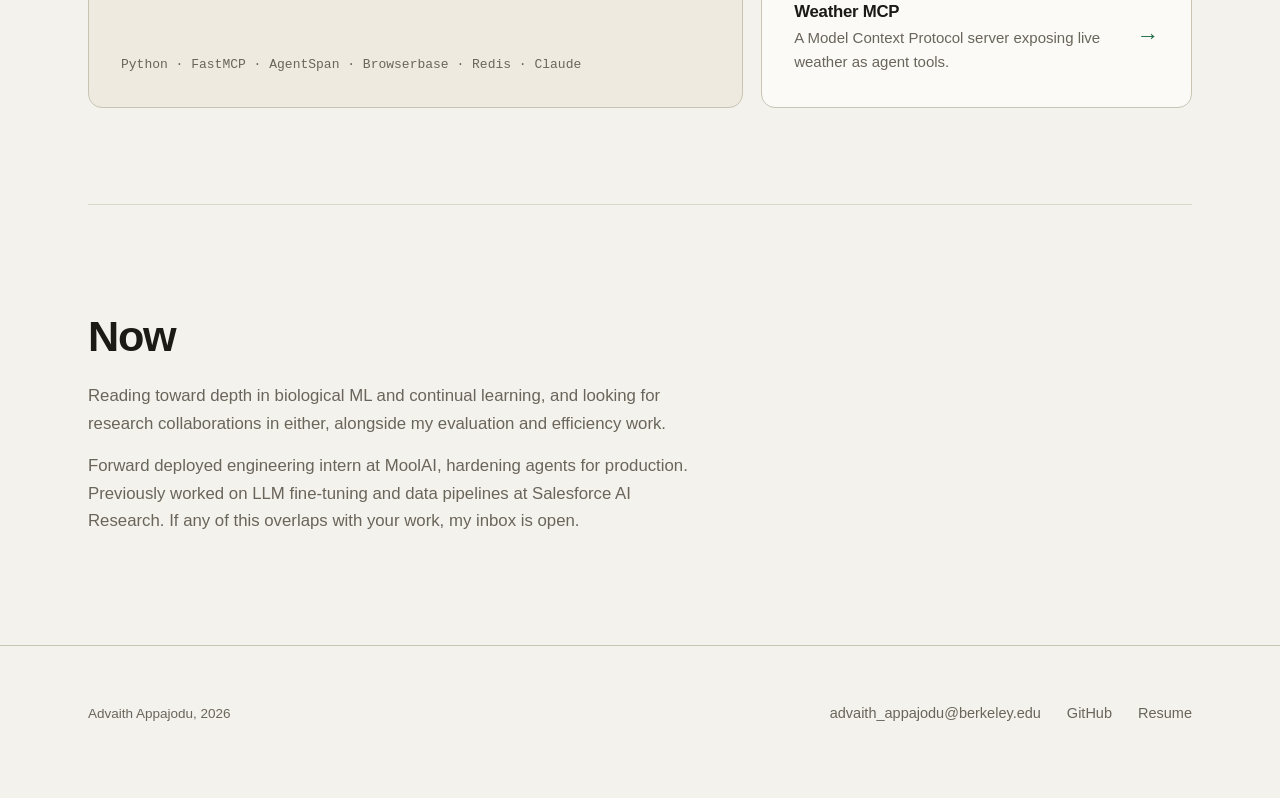
==== commit c4b13855: "Take down cross-lingual reasoning post Unlink and remove the post from the served site until it is r" ====
--- a/index.html
+++ b/index.html
@@ -21,7 +21,6 @@
       <div class="nav-links">
         <a href="#research">Research</a>
         <a href="#projects">Projects</a>
-        <a href="blog/">Writing</a>
         <a href="#now">Now</a>
       </div>
     </nav>
@@ -101,17 +100,6 @@
     </div>
   </section>
 
-  <section id="writing">
-    <h2 class="reveal">Writing</h2>
-    <p class="section-sub reveal">I write things up when a result surprises me or a paper finally clicks. Expect specifics, real numbers, and the occasional dead end.</p>
-    <div class="post-list reveal">
-      <a class="post-row" href="blog/2026-07-08-cross-lingual-reasoning.html">
-        <span class="post-title">Most models won't think in the language you ask for</span>
-        <span class="post-date">Jul 8, 2026</span>
-      </a>
-    </div>
-  </section>
-
   <section id="now" class="now">
     <h2 class="reveal">Now</h2>
     <p class="reveal">Reading toward depth in biological ML and continual learning, and looking for research collaborations in either, alongside my evaluation and efficiency work.</p>
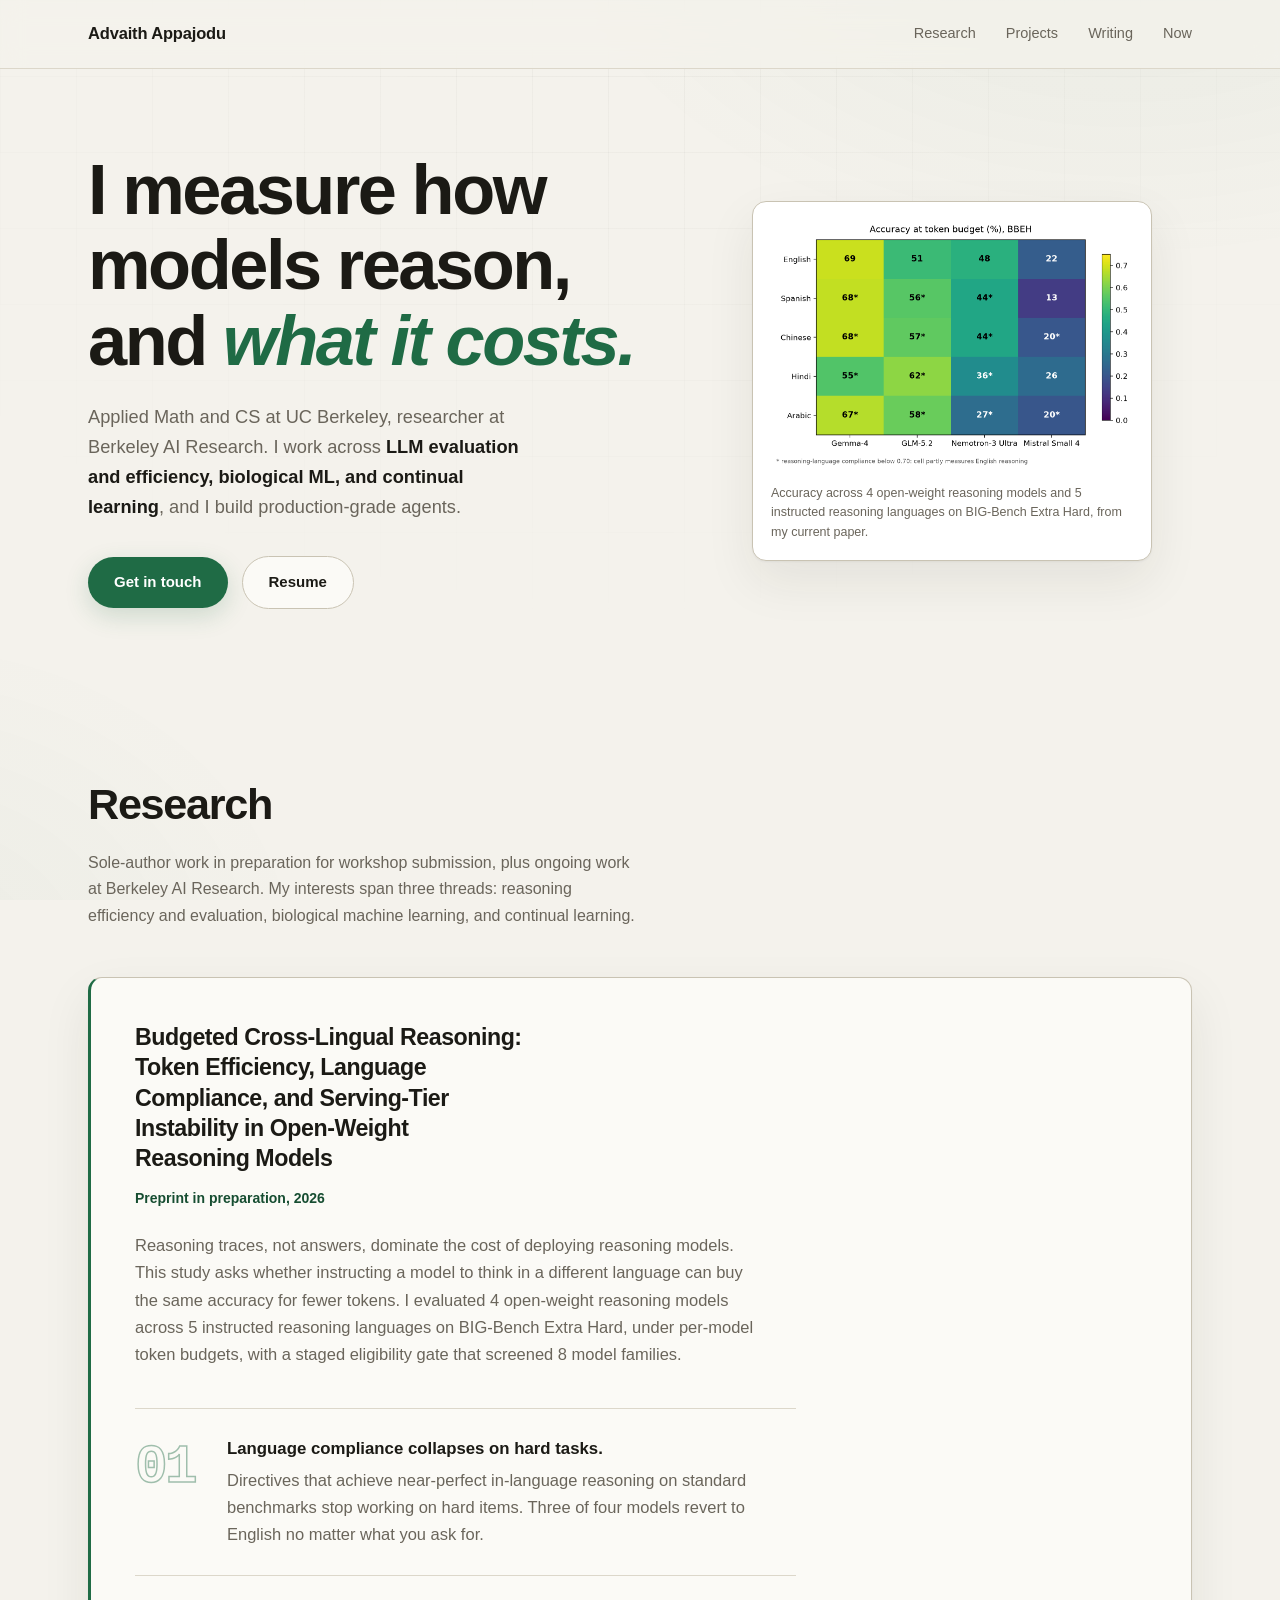
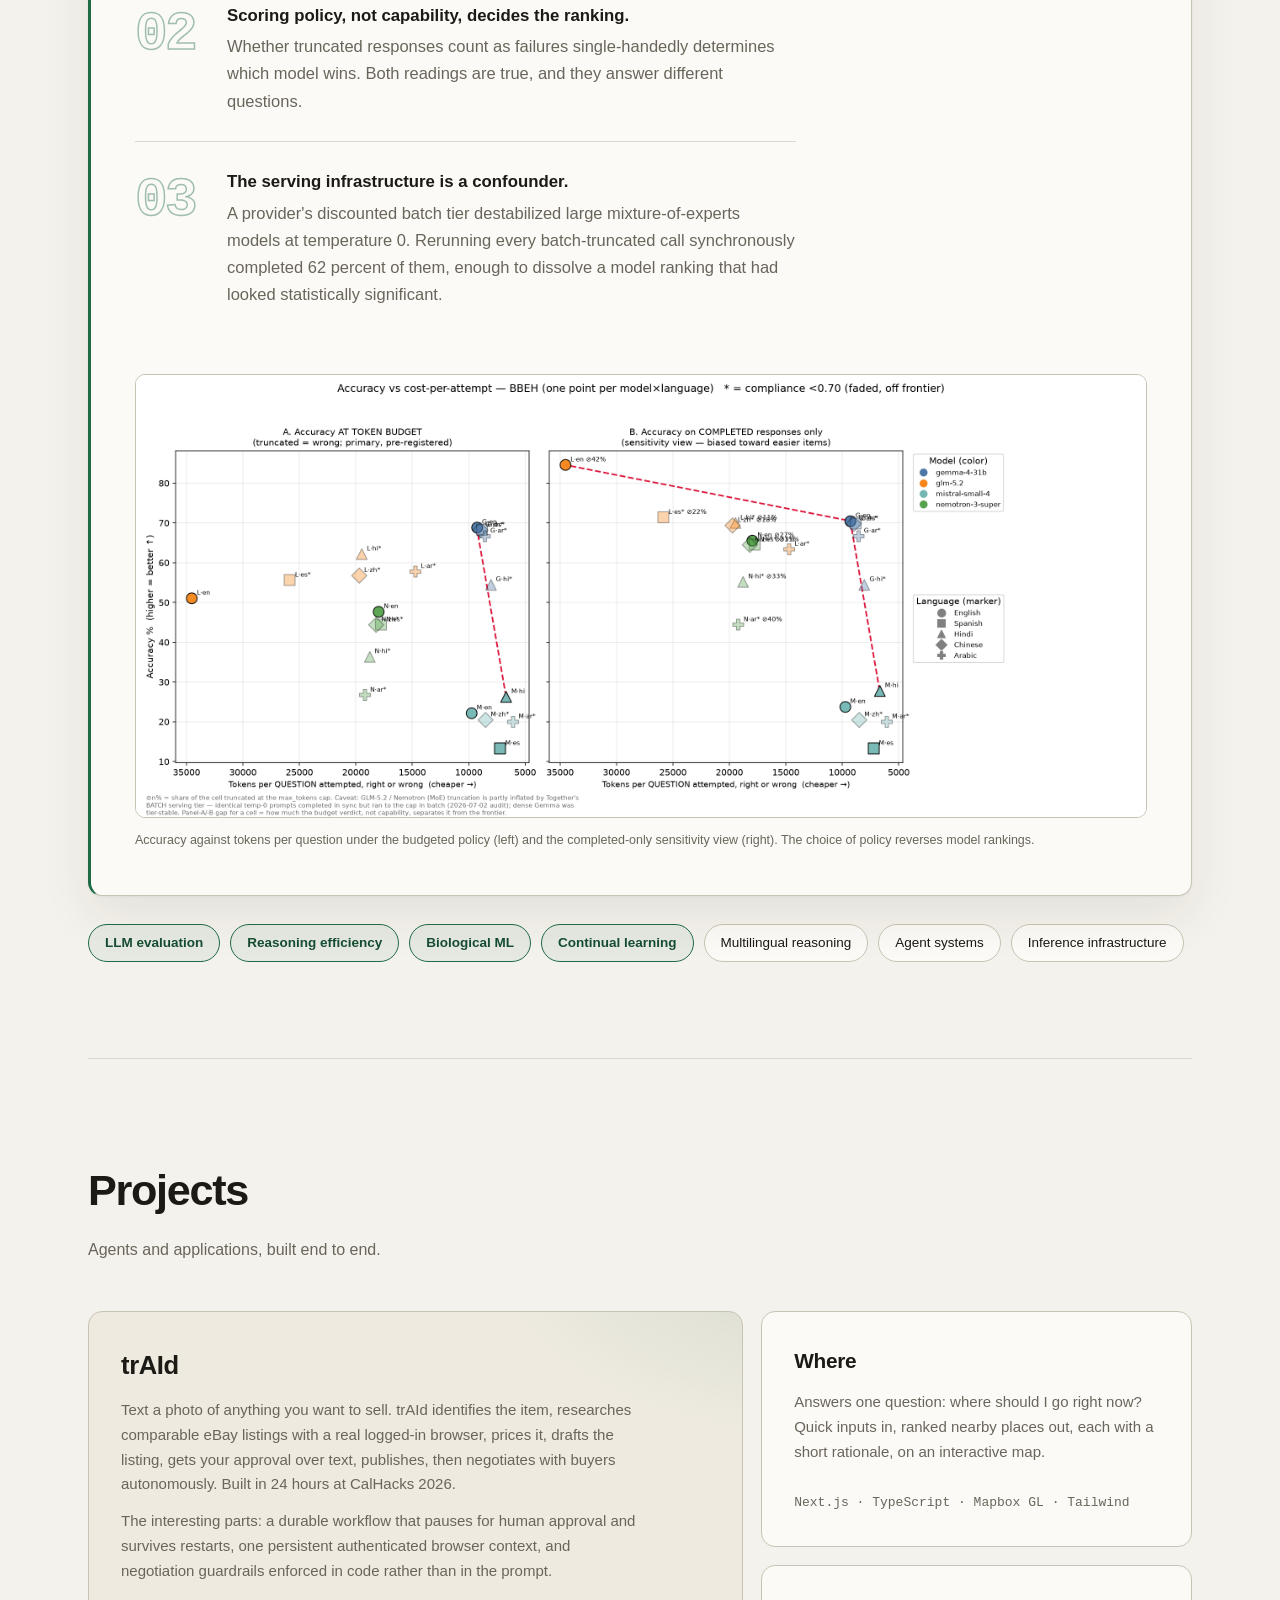
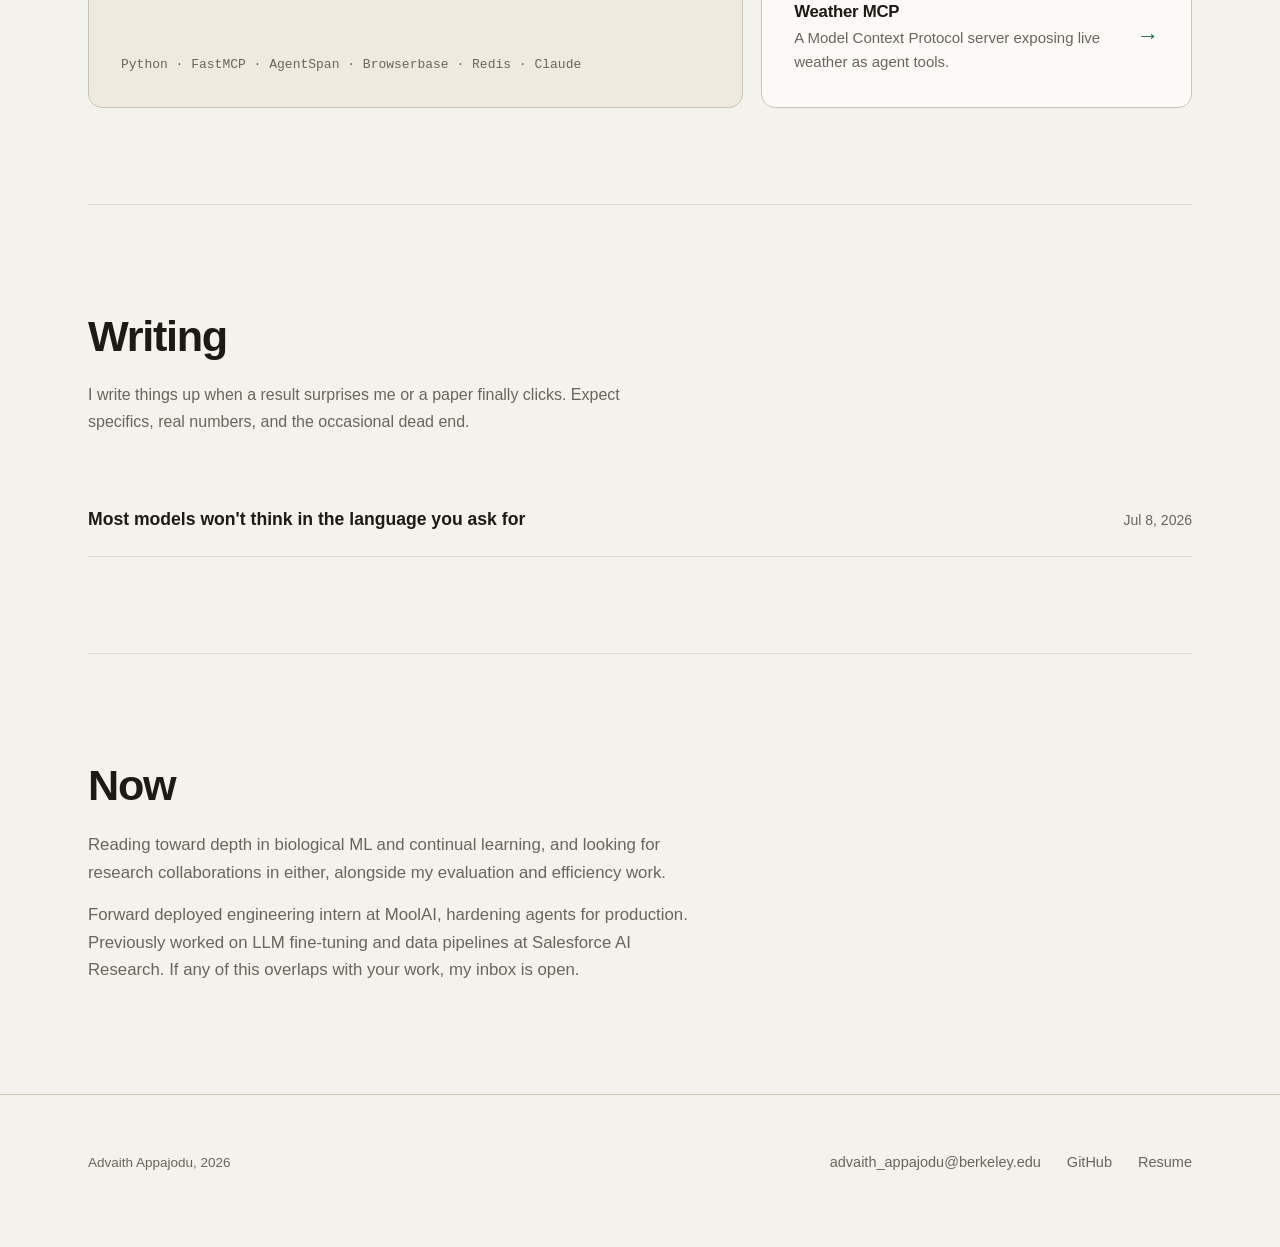
==== commit c4b42db1: "Restore cross-lingual reasoning post Republish "Most models won't think in the language you ask for"" ====
--- a/index.html
+++ b/index.html
@@ -21,6 +21,7 @@
       <div class="nav-links">
         <a href="#research">Research</a>
         <a href="#projects">Projects</a>
+        <a href="blog/">Writing</a>
         <a href="#now">Now</a>
       </div>
     </nav>
@@ -100,6 +101,17 @@
     </div>
   </section>
 
+  <section id="writing">
+    <h2 class="reveal">Writing</h2>
+    <p class="section-sub reveal">I write things up when a result surprises me or a paper finally clicks. Expect specifics, real numbers, and the occasional dead end.</p>
+    <div class="post-list reveal">
+      <a class="post-row" href="blog/2026-07-08-cross-lingual-reasoning.html">
+        <span class="post-title">Most models won't think in the language you ask for</span>
+        <span class="post-date">Jul 8, 2026</span>
+      </a>
+    </div>
+  </section>
+
   <section id="now" class="now">
     <h2 class="reveal">Now</h2>
     <p class="reveal">Reading toward depth in biological ML and continual learning, and looking for research collaborations in either, alongside my evaluation and efficiency work.</p>
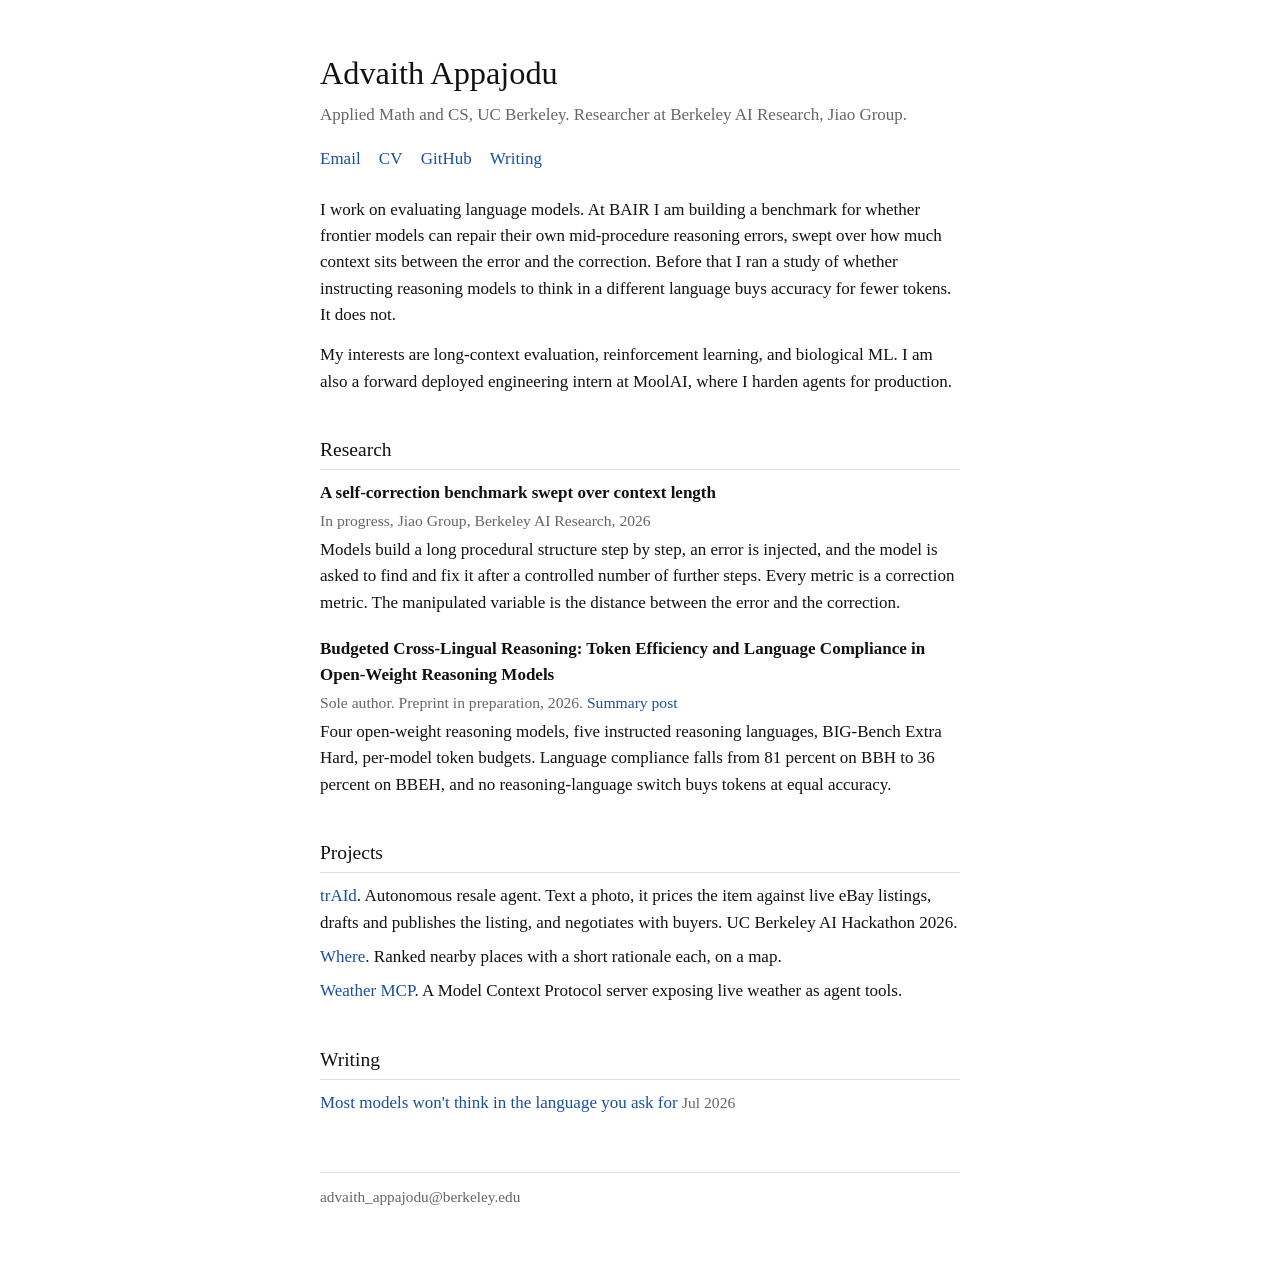
==== commit e9305e04: "Simplify site to a minimal academic page Single column, serif, no JS. Drop hero, figures, tags, and " ====
--- a/index.html
+++ b/index.html
@@ -4,133 +4,57 @@
   <meta charset="UTF-8">
   <meta name="viewport" content="width=device-width, initial-scale=1.0">
   <title>Advaith Appajodu</title>
-  <meta name="description" content="Advaith Appajodu. Applied Math and CS at UC Berkeley, researcher at Berkeley AI Research. LLM evaluation and efficiency, biological ML, and continual learning.">
-  <meta property="og:title" content="Advaith Appajodu">
-  <meta property="og:description" content="ML research and production agents. UC Berkeley Applied Math and CS. LLM evaluation, biological ML, continual learning.">
-  <meta property="og:type" content="website">
-  <meta name="theme-color" content="#f4f2ec">
-  <link rel="icon" href="data:image/svg+xml,%3Csvg xmlns='http://www.w3.org/2000/svg' viewBox='0 0 100 100'%3E%3Crect width='100' height='100' rx='22' fill='%236d9bff'/%3E%3Ctext x='50' y='70' font-size='58' text-anchor='middle' fill='%230a0a0f' font-family='sans-serif' font-weight='bold'%3EA%3C/text%3E%3C/svg%3E">
+  <meta name="description" content="Advaith Appajodu. Applied Math and CS at UC Berkeley, researcher at Berkeley AI Research. Long-context evaluation, reinforcement learning, biological ML.">
+  <link rel="icon" href="data:,">
   <link rel="stylesheet" href="style.css">
 </head>
 <body>
-
-<header>
-  <div class="wrap">
-    <nav>
-      <a class="brand" href="/">Advaith Appajodu</a>
-      <div class="nav-links">
-        <a href="#research">Research</a>
-        <a href="#projects">Projects</a>
-        <a href="blog/">Writing</a>
-        <a href="#now">Now</a>
-      </div>
-    </nav>
-  </div>
-</header>
-
 <main class="wrap">
 
-  <div class="hero">
-    <div>
-      <h1>I measure how models reason, and <em>what it costs.</em></h1>
-      <p class="lede">Applied Math and CS at UC Berkeley, researcher at Berkeley AI Research. I work across <strong>LLM evaluation and efficiency, biological ML, and continual learning</strong>, and I build production-grade agents.</p>
-      <div class="cta-row">
-        <a class="btn btn-primary" href="mailto:advaith_appajodu@berkeley.edu">Get in touch</a>
-        <a class="btn btn-quiet" href="assets/Advaith_Appajodu_Resume.pdf">Resume</a>
-      </div>
-    </div>
-    <figure class="figure-card" id="tilt">
-      <img src="assets/heatmap.png" alt="Accuracy heatmap across four language models and five instructed reasoning languages on BIG-Bench Extra Hard" width="1343" height="926">
-      <figcaption>Accuracy across 4 open-weight reasoning models and 5 instructed reasoning languages on BIG-Bench Extra Hard, from my current paper.</figcaption>
-    </figure>
+  <h1>Advaith Appajodu</h1>
+  <p class="sub">Applied Math and CS, UC Berkeley. Researcher at Berkeley AI Research, Jiao Group.</p>
+
+  <p class="links">
+    <a href="mailto:advaith_appajodu@berkeley.edu">Email</a>
+    <a href="assets/Advaith_Appajodu_Resume.pdf">CV</a>
+    <a href="https://github.com/advaith-appajodu">GitHub</a>
+    <a href="blog/">Writing</a>
+  </p>
+
+  <p>I work on evaluating language models. At BAIR I am building a benchmark for whether frontier models can repair their own mid-procedure reasoning errors, swept over how much context sits between the error and the correction. Before that I ran a study of whether instructing reasoning models to think in a different language buys accuracy for fewer tokens. It does not.</p>
+
+  <p>My interests are long-context evaluation, reinforcement learning, and biological ML. I am also a forward deployed engineering intern at MoolAI, where I harden agents for production.</p>
+
+  <h2>Research</h2>
+
+  <div class="entry">
+    <h3>A self-correction benchmark swept over context length</h3>
+    <p class="meta">In progress, Jiao Group, Berkeley AI Research, 2026</p>
+    <p>Models build a long procedural structure step by step, an error is injected, and the model is asked to find and fix it after a controlled number of further steps. Every metric is a correction metric. The manipulated variable is the distance between the error and the correction.</p>
   </div>
 
-  <section id="research">
-    <h2 class="reveal">Research</h2>
-    <p class="section-sub reveal">Sole-author work in preparation for workshop submission, plus ongoing work at Berkeley AI Research. My interests span three threads: reasoning efficiency and evaluation, biological machine learning, and continual learning.</p>
+  <div class="entry">
+    <h3>Budgeted Cross-Lingual Reasoning: Token Efficiency and Language Compliance in Open-Weight Reasoning Models</h3>
+    <p class="meta">Sole author. Preprint in preparation, 2026. <a href="blog/2026-07-08-cross-lingual-reasoning.html">Summary post</a></p>
+    <p>Four open-weight reasoning models, five instructed reasoning languages, BIG-Bench Extra Hard, per-model token budgets. Language compliance falls from 81 percent on BBH to 36 percent on BBEH, and no reasoning-language switch buys tokens at equal accuracy.</p>
+  </div>
 
-    <div class="paper reveal">
-      <h3>Budgeted Cross-Lingual Reasoning: Token Efficiency, Language Compliance, and Serving-Tier Instability in Open-Weight Reasoning Models</h3>
-      <p class="meta">Preprint in preparation, 2026</p>
-      <p>Reasoning traces, not answers, dominate the cost of deploying reasoning models. This study asks whether instructing a model to think in a different language can buy the same accuracy for fewer tokens. I evaluated 4 open-weight reasoning models across 5 instructed reasoning languages on BIG-Bench Extra Hard, under per-model token budgets, with a staged eligibility gate that screened 8 model families.</p>
-      <ul class="findings">
-        <li data-num="01"><strong>Language compliance collapses on hard tasks.</strong> Directives that achieve near-perfect in-language reasoning on standard benchmarks stop working on hard items. Three of four models revert to English no matter what you ask for.</li>
-        <li data-num="02"><strong>Scoring policy, not capability, decides the ranking.</strong> Whether truncated responses count as failures single-handedly determines which model wins. Both readings are true, and they answer different questions.</li>
-        <li data-num="03"><strong>The serving infrastructure is a confounder.</strong> A provider's discounted batch tier destabilized large mixture-of-experts models at temperature 0. Rerunning every batch-truncated call synchronously completed 62 percent of them, enough to dissolve a model ranking that had looked statistically significant.</li>
-      </ul>
-      <figure class="paper-figure">
-        <img src="assets/pareto.png" alt="Two-panel Pareto plot of accuracy versus tokens per question under two scoring policies" width="2400" height="1050">
-        <figcaption>Accuracy against tokens per question under the budgeted policy (left) and the completed-only sensitivity view (right). The choice of policy reverses model rankings.</figcaption>
-      </figure>
-    </div>
+  <h2>Projects</h2>
 
-    <div class="tag-row reveal">
-      <span class="tag tag-hot">LLM evaluation</span>
-      <span class="tag tag-hot">Reasoning efficiency</span>
-      <span class="tag tag-hot">Biological ML</span>
-      <span class="tag tag-hot">Continual learning</span>
-      <span class="tag">Multilingual reasoning</span>
-      <span class="tag">Agent systems</span>
-      <span class="tag">Inference infrastructure</span>
-    </div>
-  </section>
+  <ul class="list">
+    <li><a href="https://github.com/rishabhroyy/traide">trAId</a>. Autonomous resale agent. Text a photo, it prices the item against live eBay listings, drafts and publishes the listing, and negotiates with buyers. UC Berkeley AI Hackathon 2026.</li>
+    <li><a href="https://github.com/advaith-appajodu/Where">Where</a>. Ranked nearby places with a short rationale each, on a map.</li>
+    <li><a href="https://github.com/advaith-appajodu/Weather_MCP">Weather MCP</a>. A Model Context Protocol server exposing live weather as agent tools.</li>
+  </ul>
 
-  <section id="projects">
-    <h2 class="reveal">Projects</h2>
-    <p class="section-sub reveal">Agents and applications, built end to end.</p>
+  <h2>Writing</h2>
 
-    <div class="projects-grid">
-      <a class="project project-featured reveal" href="https://github.com/rishabhroyy/traide">
-        <h3>trAId</h3>
-        <p>Text a photo of anything you want to sell. trAId identifies the item, researches comparable eBay listings with a real logged-in browser, prices it, drafts the listing, gets your approval over text, publishes, then negotiates with buyers autonomously. Built in 24 hours at CalHacks 2026.</p>
-        <p>The interesting parts: a durable workflow that pauses for human approval and survives restarts, one persistent authenticated browser context, and negotiation guardrails enforced in code rather than in the prompt.</p>
-        <span class="stack-line">Python · FastMCP · AgentSpan · Browserbase · Redis · Claude</span>
-      </a>
-      <a class="project project-side reveal d1" href="https://github.com/advaith-appajodu/Where">
-        <h3>Where</h3>
-        <p>Answers one question: where should I go right now? Quick inputs in, ranked nearby places out, each with a short rationale, on an interactive map.</p>
-        <span class="stack-line">Next.js · TypeScript · Mapbox GL · Tailwind</span>
-      </a>
-      <a class="project project-mini reveal d2" href="https://github.com/advaith-appajodu/Weather_MCP">
-        <div>
-          <h3>Weather MCP</h3>
-          <p>A Model Context Protocol server exposing live weather as agent tools.</p>
-        </div>
-        <span class="arrow">&rarr;</span>
-      </a>
-    </div>
-  </section>
+  <ul class="list">
+    <li><a href="blog/2026-07-08-cross-lingual-reasoning.html">Most models won't think in the language you ask for</a> <span class="date">Jul 2026</span></li>
+  </ul>
 
-  <section id="writing">
-    <h2 class="reveal">Writing</h2>
-    <p class="section-sub reveal">I write things up when a result surprises me or a paper finally clicks. Expect specifics, real numbers, and the occasional dead end.</p>
-    <div class="post-list reveal">
-      <a class="post-row" href="blog/2026-07-08-cross-lingual-reasoning.html">
-        <span class="post-title">Most models won't think in the language you ask for</span>
-        <span class="post-date">Jul 8, 2026</span>
-      </a>
-    </div>
-  </section>
-
-  <section id="now" class="now">
-    <h2 class="reveal">Now</h2>
-    <p class="reveal">Reading toward depth in biological ML and continual learning, and looking for research collaborations in either, alongside my evaluation and efficiency work.</p>
-    <p class="reveal d1">Forward deployed engineering intern at MoolAI, hardening agents for production. Previously worked on LLM fine-tuning and data pipelines at Salesforce AI Research. If any of this overlaps with your work, my inbox is open.</p>
-  </section>
+  <footer>advaith_appajodu@berkeley.edu</footer>
 
 </main>
-
-<footer>
-  <div class="wrap footer-inner">
-    <span class="copyright">Advaith Appajodu, 2026</span>
-    <div class="footer-links">
-      <a href="mailto:advaith_appajodu@berkeley.edu">advaith_appajodu@berkeley.edu</a>
-      <a href="https://github.com/advaith-appajodu">GitHub</a>
-      <a href="assets/Advaith_Appajodu_Resume.pdf">Resume</a>
-    </div>
-  </div>
-</footer>
-
-<script src="reveal.js"></script>
 </body>
 </html>
--- a/style.css
+++ b/style.css
@@ -1,404 +1,88 @@
-/* Advaith Appajodu, personal site.
-   Zero-build static CSS. Light editorial-maximalist: warm paper, ink, one forest-green
-   accent. No blue/purple, gradients kept minimal; hairline rules and type carry the
-   structure. Motion honors prefers-reduced-motion. */
+/* Minimal academic page. One column, system fonts, no scripts. */
 
 :root {
-  --paper: #f4f2ec;
-  --paper-raised: #fbfaf6;
-  --paper-lifted: #eeeae0;
-  --ink: #1b1a15;
-  --muted: #6a655b;
-  --line: #dcd7ca;
-  --line-strong: #c9c3b3;
-  --accent: #1f6b45;
-  --accent-deep: #164d31;
-  --accent-contrast: #ffffff;
-  --shadow: 0 1px 2px rgba(40,38,30,.05), 0 20px 50px rgba(40,38,30,.08);
-  --lift: 0 16px 44px rgba(31,107,69,.14);
-  --radius: 14px;
+  --ink: #111;
+  --muted: #666;
+  --rule: #ddd;
+  --link: #1a4fa0;
+  --paper: #fff;
 }
 
 * { box-sizing: border-box; }
 
-html { scroll-behavior: smooth; color-scheme: light; }
+html { font-size: 17px; }
 
 body {
   margin: 0;
   background: var(--paper);
   color: var(--ink);
-  font-family: -apple-system, BlinkMacSystemFont, "Segoe UI", Roboto, "Helvetica Neue", Arial, sans-serif;
-  font-size: 16.5px;
-  line-height: 1.65;
-  -webkit-font-smoothing: antialiased;
-  overflow-x: hidden;
+  font-family: Georgia, "Times New Roman", Times, serif;
+  line-height: 1.55;
 }
 
-/* Ambient: one faint green wash + a fine ledger grid, both fixed, no repaints */
-body::before {
-  content: "";
-  position: fixed;
-  inset: 0;
-  z-index: -2;
-  background:
-    radial-gradient(1000px 640px at 88% -12%, rgba(31,107,69,0.06), transparent 58%),
-    radial-gradient(760px 620px at -8% 108%, rgba(31,107,69,0.04), transparent 55%);
-  pointer-events: none;
-}
-body::after {
-  content: "";
-  position: fixed;
-  inset: 0;
-  z-index: -1;
-  background-image:
-    linear-gradient(rgba(27,26,21,0.035) 1px, transparent 1px),
-    linear-gradient(90deg, rgba(27,26,21,0.035) 1px, transparent 1px);
-  background-size: 76px 76px;
-  mask-image: radial-gradient(1200px 820px at 50% 0%, black, transparent 78%);
-  -webkit-mask-image: radial-gradient(1200px 820px at 50% 0%, black, transparent 78%);
-  pointer-events: none;
+.wrap {
+  max-width: 680px;
+  margin: 0 auto;
+  padding: 48px 20px 64px;
 }
 
-.wrap { max-width: 1160px; margin: 0 auto; padding: 0 28px; }
+a { color: var(--link); text-decoration: none; }
+a:hover { text-decoration: underline; }
 
-::selection { background: var(--accent); color: #fff; }
-
-/* ---------- Nav ---------- */
-header {
-  position: sticky;
-  top: 0;
-  z-index: 10;
-  background: rgba(244, 242, 236, 0.78);
-  backdrop-filter: blur(12px) saturate(140%);
-  -webkit-backdrop-filter: blur(12px) saturate(140%);
-  border-bottom: 1px solid var(--line);
-}
-nav { display: flex; align-items: center; justify-content: space-between; height: 68px; }
-.brand { font-weight: 700; letter-spacing: -0.01em; color: var(--ink); text-decoration: none; font-size: 16.5px; }
-.nav-links { display: flex; gap: 30px; }
-.nav-links a {
-  color: var(--muted);
-  text-decoration: none;
-  font-size: 14.5px;
-  position: relative;
-  transition: color .18s ease;
-}
-.nav-links a::after {
-  content: "";
-  position: absolute;
-  left: 0; right: 100%; bottom: -4px;
-  height: 2px;
-  background: var(--accent);
-  transition: right .22s cubic-bezier(.16,1,.3,1);
-}
-.nav-links a:hover { color: var(--ink); }
-.nav-links a:hover::after { right: 0; }
-
-/* ---------- Hero ---------- */
-.hero {
-  display: grid;
-  grid-template-columns: 6.5fr 5.5fr;
-  gap: 56px;
-  align-items: center;
-  padding: 84px 0 64px;
-}
 h1 {
-  font-size: clamp(2.6rem, 5.6vw, 4.4rem);
-  line-height: 1.06;
-  letter-spacing: -0.035em;
-  margin: 0 0 22px;
-  font-weight: 800;
-}
-h1 em {
-  font-style: italic;
-  color: var(--accent);
-  line-height: 1.1;
-  padding-bottom: .05em;
-}
-.hero p.lede { color: var(--muted); font-size: 1.14rem; max-width: 44ch; margin: 0 0 34px; }
-.lede strong { color: var(--ink); font-weight: 650; }
-
-.cta-row { display: flex; gap: 14px; align-items: center; flex-wrap: wrap; }
-.btn {
-  display: inline-block;
-  padding: 13px 26px;
-  border-radius: 999px;
-  font-size: 15px;
-  font-weight: 600;
-  text-decoration: none;
-  white-space: nowrap;
-  transition: transform .14s ease, box-shadow .2s ease, border-color .2s ease, background .2s ease;
-}
-.btn:active { transform: scale(0.97); }
-.btn-primary { background: var(--accent); color: var(--accent-contrast); box-shadow: 0 8px 24px rgba(31,107,69,.18); }
-.btn-primary:hover { transform: translateY(-2px); background: var(--accent-deep); box-shadow: var(--lift); }
-.btn-quiet { color: var(--ink); border: 1px solid var(--line-strong); background: var(--paper-raised); }
-.btn-quiet:hover { border-color: var(--accent); color: var(--accent-deep); transform: translateY(-2px); }
-
-.figure-card {
-  background: #ffffff;
-  border: 1px solid var(--line-strong);
-  border-radius: var(--radius);
-  box-shadow: var(--shadow);
-  padding: 18px;
-  transition: transform .3s cubic-bezier(.16,1,.3,1), box-shadow .3s ease;
-  will-change: transform;
-}
-.figure-card:hover { box-shadow: var(--shadow), var(--lift); }
-.figure-card img { width: 100%; height: auto; border-radius: 8px; display: block; }
-.figure-card figcaption { font-size: 12.5px; color: var(--muted); margin-top: 14px; line-height: 1.55; }
-
-/* ---------- Stat band ---------- */
-.stats {
-  display: grid;
-  grid-template-columns: repeat(4, 1fr);
-  border-top: 1px solid var(--line-strong);
-  border-bottom: 1px solid var(--line-strong);
-  margin: 12px 0 0;
-}
-.stat { padding: 30px 20px 26px; text-align: left; }
-.stat + .stat { border-left: 1px solid var(--line); }
-.stat .num {
-  font-family: ui-monospace, "SF Mono", Menlo, monospace;
-  font-size: clamp(1.9rem, 3.4vw, 2.9rem);
-  font-weight: 700;
-  letter-spacing: -0.03em;
-  color: var(--ink);
-  display: block;
-  line-height: 1.1;
-}
-.stat .num b { color: var(--accent); font-weight: 700; }
-.stat .label { color: var(--muted); font-size: 13.5px; margin-top: 6px; display: block; }
-
-/* ---------- Sections ---------- */
-section { padding: 96px 0; }
-section + section { border-top: 1px solid var(--line); }
-h2 {
-  font-size: clamp(1.9rem, 3.4vw, 2.7rem);
-  letter-spacing: -0.03em;
-  margin: 0 0 10px;
-  font-weight: 800;
-}
-.section-sub { color: var(--muted); font-size: 16px; margin: 0 0 48px; max-width: 62ch; }
-.section-sub a { color: var(--accent-deep); text-decoration: none; border-bottom: 1px solid var(--line-strong); }
-.section-sub a:hover { border-color: var(--accent); }
-
-/* Research */
-.paper {
-  position: relative;
-  background: var(--paper-raised);
-  border: 1px solid var(--line-strong);
-  border-left: 3px solid var(--accent);
-  border-radius: var(--radius);
-  padding: 44px;
-  box-shadow: var(--shadow);
-  overflow: hidden;
-}
-.paper h3 { margin: 0 0 8px; font-size: 1.45rem; letter-spacing: -0.02em; line-height: 1.3; max-width: 30ch; }
-.paper .meta { color: var(--accent-deep); font-size: 14px; margin-bottom: 22px; font-weight: 600; }
-.paper > p { max-width: 68ch; color: var(--muted); }
-.paper > p strong { color: var(--ink); }
-
-.findings { margin: 40px 0 8px; padding: 0; list-style: none; display: grid; gap: 0; }
-.findings li {
-  position: relative;
-  max-width: 72ch;
-  color: var(--muted);
-  padding: 26px 0 26px 92px;
-  border-top: 1px solid var(--line);
-}
-.findings li::before {
-  content: attr(data-num);
-  position: absolute;
-  left: 0;
-  top: 14px;
-  font-family: ui-monospace, "SF Mono", Menlo, monospace;
-  font-size: 3.4rem;
-  font-weight: 700;
-  letter-spacing: -0.05em;
-  color: transparent;
-  -webkit-text-stroke: 1.5px rgba(31,107,69,0.42);
-}
-.findings strong { color: var(--ink); font-weight: 650; display: block; margin-bottom: 4px; font-size: 1.05rem; }
-
-.paper-figure { margin: 40px 0 0; }
-.paper-figure img { width: 100%; height: auto; border-radius: 10px; display: block; border: 1px solid var(--line-strong); background: #fff; }
-.paper-figure figcaption { font-size: 12.5px; color: var(--muted); margin-top: 12px; }
-.also-line { margin-top: 28px; color: var(--muted); font-size: 15px; max-width: 70ch; }
-.also-line strong { color: var(--ink); }
-
-/* Projects bento */
-.projects-grid {
-  display: grid;
-  grid-template-columns: repeat(5, 1fr);
-  grid-template-rows: auto auto;
-  gap: 18px;
-}
-.project {
-  position: relative;
-  background: var(--paper-raised);
-  border: 1px solid var(--line-strong);
-  border-radius: var(--radius);
-  padding: 32px;
-  display: flex;
-  flex-direction: column;
-  gap: 12px;
-  text-decoration: none;
-  color: var(--ink);
-  overflow: hidden;
-  transition: transform .22s cubic-bezier(.16,1,.3,1), border-color .2s ease, box-shadow .25s ease;
-}
-.project:hover { border-color: var(--accent); transform: translateY(-4px); box-shadow: var(--lift); }
-.project h3 { margin: 0; font-size: 1.3rem; letter-spacing: -0.015em; }
-.project p { margin: 0; color: var(--muted); font-size: 15px; max-width: 62ch; }
-.project .stack-line { margin-top: auto; padding-top: 16px; font-size: 13px; color: var(--muted); font-family: ui-monospace, "SF Mono", Menlo, monospace; }
-
-.project-featured {
-  grid-column: 1 / 4;
-  grid-row: 1 / 3;
-  background:
-    radial-gradient(560px 340px at 112% -20%, rgba(31,107,69,0.12), transparent 60%),
-    var(--paper-lifted);
-  justify-content: flex-start;
-}
-.project-featured h3 { font-size: 1.6rem; }
-.project-side { grid-column: 4 / 6; grid-row: 1 / 2; }
-.project-mini {
-  grid-column: 4 / 6;
-  grid-row: 2 / 3;
-  flex-direction: row;
-  align-items: center;
-  justify-content: space-between;
-  gap: 16px;
-}
-.project-mini h3 { font-size: 1.05rem; }
-.project-mini .arrow { color: var(--accent); font-size: 1.4rem; transition: transform .2s ease; }
-.project-mini:hover .arrow { transform: translateX(4px); }
-
-.tag-row { display: flex; flex-wrap: wrap; gap: 10px; margin-top: 28px; }
-.tag {
-  font-size: 13.5px;
-  color: var(--ink);
-  border: 1px solid var(--line-strong);
-  background: var(--paper-raised);
-  border-radius: 999px;
-  padding: 7px 16px;
-}
-.tag-hot { border-color: var(--accent); color: var(--accent-deep); background: rgba(31,107,69,0.06); font-weight: 600; }
-
-/* Writing */
-.post-list { display: grid; gap: 0; }
-.post-row {
-  display: flex;
-  justify-content: space-between;
-  align-items: baseline;
-  gap: 24px;
-  padding: 22px 0;
-  border-bottom: 1px solid var(--line);
-  text-decoration: none;
-  color: var(--ink);
-}
-.post-row:hover .post-title { color: var(--accent-deep); }
-.post-title { font-weight: 600; font-size: 1.1rem; transition: color .15s ease; }
-.post-date { color: var(--muted); font-size: 14px; white-space: nowrap; }
-.empty-state {
-  border: 1px dashed var(--accent);
-  background: rgba(31,107,69,0.05);
-  border-radius: var(--radius);
-  padding: 36px;
-  color: var(--muted);
-  max-width: 72ch;
-  font-size: 1.02rem;
-}
-.empty-state strong { color: var(--ink); }
-.empty-state a { color: var(--accent-deep); text-decoration: none; border-bottom: 1px solid var(--line-strong); }
-.empty-state a:hover { border-color: var(--accent); }
-
-/* Now */
-.now p { max-width: 66ch; color: var(--muted); margin: 0 0 14px; font-size: 1.05rem; }
-.now strong { color: var(--ink); font-weight: 650; }
-
-/* Footer */
-footer { border-top: 1px solid var(--line-strong); padding: 56px 0 72px; }
-.footer-inner { display: flex; justify-content: space-between; align-items: center; gap: 24px; flex-wrap: wrap; }
-.footer-links { display: flex; gap: 26px; }
-.footer-links a { color: var(--muted); text-decoration: none; font-size: 14.5px; transition: color .15s ease; }
-.footer-links a:hover { color: var(--accent-deep); }
-.copyright { color: var(--muted); font-size: 13.5px; }
-
-/* ---------- Blog article ---------- */
-.article { max-width: 728px; margin: 0 auto; padding: 72px 0 8px; }
-.article .kicker { color: var(--accent-deep); font-size: 13px; font-weight: 600; letter-spacing: .08em; text-transform: uppercase; }
-.article h1 { font-size: clamp(2.1rem, 4.6vw, 3.1rem); line-height: 1.1; letter-spacing: -0.03em; margin: 14px 0 18px; font-weight: 800; }
-.article .dek { font-size: 1.22rem; color: var(--muted); line-height: 1.5; margin: 0 0 22px; max-width: 60ch; }
-.article .byline { color: var(--muted); font-size: 14px; border-bottom: 1px solid var(--line); padding-bottom: 30px; }
-.article p, .article li { font-size: 1.08rem; line-height: 1.78; color: var(--ink); max-width: 68ch; }
-.article p { margin: 22px 0; }
-.article ul { margin: 22px 0; padding-left: 22px; }
-.article li { margin: 8px 0; }
-.article h2 { font-size: 1.5rem; letter-spacing: -0.02em; margin: 54px 0 2px; font-weight: 750; }
-.article strong { font-weight: 650; }
-.article a { color: var(--accent-deep); text-decoration: none; border-bottom: 1px solid var(--line-strong); }
-.article a:hover { border-color: var(--accent); }
-.article blockquote { margin: 28px 0; padding: 2px 0 2px 22px; border-left: 3px solid var(--accent); color: var(--muted); font-style: italic; }
-.article blockquote p { max-width: 62ch; }
-.article figure { margin: 36px 0; }
-.article figure img { width: 100%; height: auto; border: 1px solid var(--line-strong); border-radius: 10px; background: #fff; display: block; }
-.article figcaption { font-size: 13px; color: var(--muted); margin-top: 10px; line-height: 1.5; }
-.article code { font-family: ui-monospace, "SF Mono", Menlo, monospace; font-size: .9em; background: var(--paper-lifted); padding: 2px 6px; border-radius: 5px; }
-.article .note {
-  background: rgba(31,107,69,0.05);
-  border: 1px solid var(--line-strong);
-  border-left: 3px solid var(--accent);
-  border-radius: 10px;
-  padding: 18px 24px;
-  margin: 30px 0;
-}
-.article .note p { margin: 8px 0; font-size: 1rem; color: var(--muted); }
-.article .note strong { color: var(--ink); }
-.article hr { border: none; border-top: 1px solid var(--line); margin: 46px 0; }
-.back-link { display: inline-block; color: var(--muted); font-size: 14px; text-decoration: none; }
-.back-link:hover { color: var(--accent-deep); }
-.article-foot { border-top: 1px solid var(--line); margin-top: 46px; padding-top: 24px; color: var(--muted); font-size: 15px; }
-.article-foot a { color: var(--accent-deep); text-decoration: none; border-bottom: 1px solid var(--line-strong); }
-
-/* ---------- Motion ---------- */
-.js .reveal { opacity: 0; transform: translateY(26px); }
-.js .reveal.in { opacity: 1; transform: none; transition: opacity .7s cubic-bezier(.16,1,.3,1), transform .7s cubic-bezier(.16,1,.3,1); }
-.js .reveal.in.d1 { transition-delay: .08s; }
-.js .reveal.in.d2 { transition-delay: .16s; }
-.js .reveal.in.d3 { transition-delay: .24s; }
-
-@keyframes rise { from { opacity: 0; transform: translateY(22px); } to { opacity: 1; transform: none; } }
-.hero > div > * { animation: rise .8s cubic-bezier(.16,1,.3,1) backwards; }
-.hero > div > *:nth-child(1) { animation-delay: .05s; }
-.hero > div > *:nth-child(2) { animation-delay: .18s; }
-.hero > div > *:nth-child(3) { animation-delay: .3s; }
-.hero .figure-card { animation: rise .9s cubic-bezier(.16,1,.3,1) .35s backwards; }
-
-@media (prefers-reduced-motion: reduce) {
-  html { scroll-behavior: auto; }
-  *, *::before, *::after { animation: none !important; transition: none !important; }
-  .js .reveal { opacity: 1; transform: none; }
+  font-size: 1.9rem;
+  font-weight: normal;
+  margin: 0 0 4px;
 }
 
-/* ---------- Mobile ---------- */
-@media (max-width: 860px) {
-  .projects-grid { grid-template-columns: 1fr; grid-template-rows: none; }
-  .project-featured, .project-side, .project-mini { grid-column: auto; grid-row: auto; }
+h2 {
+  font-size: 1.15rem;
+  font-weight: normal;
+  margin: 40px 0 10px;
+  padding-bottom: 4px;
+  border-bottom: 1px solid var(--rule);
 }
-@media (max-width: 767px) {
-  .brand { font-size: 14px; white-space: nowrap; }
-  .nav-links { gap: 18px; }
-  .nav-links a { font-size: 13px; }
-  .nav-links a:nth-child(4) { display: none; }
-  .hero { grid-template-columns: 1fr; gap: 40px; padding: 52px 0 48px; }
-  .stats { grid-template-columns: 1fr 1fr; }
-  .stat:nth-child(3) { border-left: none; }
-  .stat:nth-child(1), .stat:nth-child(2) { border-bottom: 1px solid var(--line); }
-  section { padding: 64px 0; }
-  .paper { padding: 26px; }
-  .findings li { padding-left: 64px; }
-  .findings li::before { font-size: 2.4rem; }
-  .article { padding: 44px 0 8px; }
+
+h3 {
+  font-size: 1rem;
+  font-weight: bold;
+  margin: 0 0 2px;
 }
+
+p { margin: 0 0 14px; }
+
+.sub { color: var(--muted); margin-bottom: 18px; }
+
+.links { margin: 0 0 24px; }
+.links a { margin-right: 14px; }
+
+.entry { margin-bottom: 20px; }
+.entry .meta { color: var(--muted); font-size: 0.92rem; margin: 0 0 4px; }
+.entry p:last-child { margin-bottom: 0; }
+
+.list { list-style: none; padding: 0; margin: 0; }
+.list li { margin-bottom: 8px; }
+.list .date { color: var(--muted); font-size: 0.92rem; }
+
+footer {
+  margin-top: 56px;
+  padding-top: 12px;
+  border-top: 1px solid var(--rule);
+  color: var(--muted);
+  font-size: 0.9rem;
+}
+
+/* Blog pages */
+
+.back-link { display: inline-block; margin-bottom: 20px; color: var(--muted); }
+.kicker { color: var(--muted); font-size: 0.85rem; text-transform: uppercase; letter-spacing: 0.06em; margin: 0 0 6px; }
+.article h1 { font-size: 1.7rem; line-height: 1.25; margin-bottom: 8px; }
+.article h2 { margin-top: 32px; }
+.dek { font-size: 1.05rem; color: var(--muted); }
+.byline { color: var(--muted); font-size: 0.92rem; margin-bottom: 28px; }
+.article figure { margin: 24px 0; }
+.article img { max-width: 100%; height: auto; display: block; }
+.article figcaption { color: var(--muted); font-size: 0.88rem; margin-top: 8px; }
+.article blockquote { margin: 20px 0; padding-left: 16px; border-left: 3px solid var(--rule); color: var(--muted); }
+.note { padding: 12px 16px; border: 1px solid var(--rule); font-size: 0.95rem; margin: 20px 0; }
+.article-foot { margin-top: 36px; padding-top: 12px; border-top: 1px solid var(--rule); color: var(--muted); font-size: 0.92rem; }
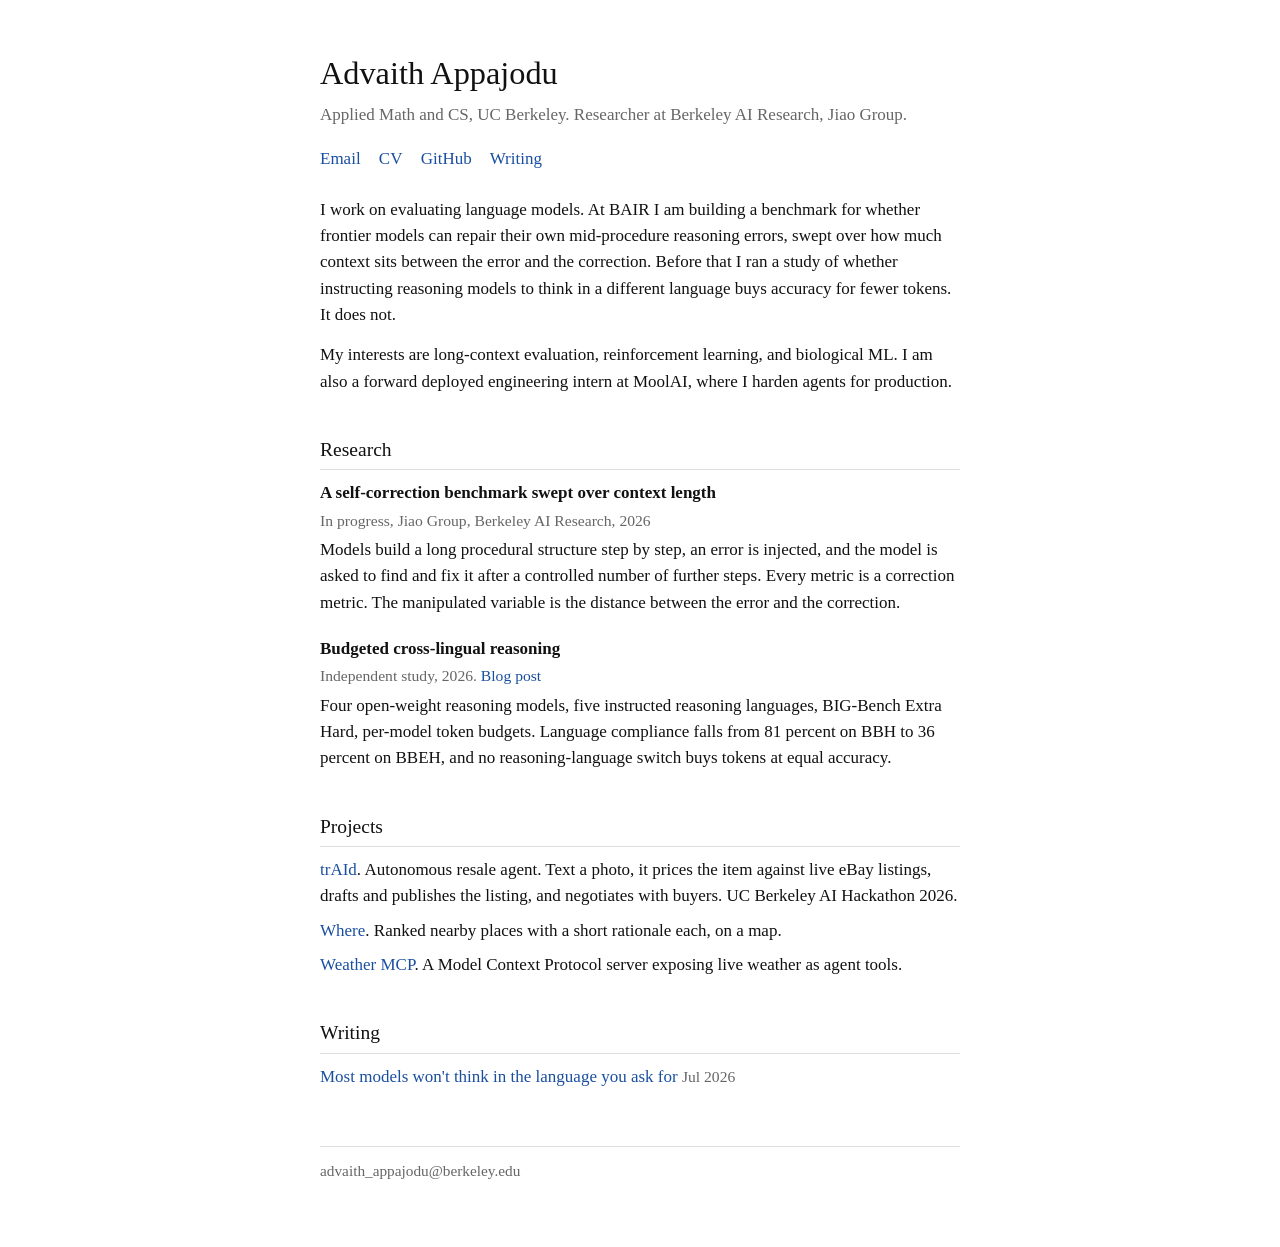
==== commit 61565334: "Blog: drop finding 3, rewrite prose, remove paper framing Co-Authored-By: Claude Opus 5 <noreply@ant" ====
--- a/index.html
+++ b/index.html
@@ -34,8 +34,8 @@
   </div>
 
   <div class="entry">
-    <h3>Budgeted Cross-Lingual Reasoning: Token Efficiency and Language Compliance in Open-Weight Reasoning Models</h3>
-    <p class="meta">Sole author. Preprint in preparation, 2026. <a href="blog/2026-07-08-cross-lingual-reasoning.html">Summary post</a></p>
+    <h3>Budgeted cross-lingual reasoning</h3>
+    <p class="meta">Independent study, 2026. <a href="blog/2026-07-08-cross-lingual-reasoning.html">Blog post</a></p>
     <p>Four open-weight reasoning models, five instructed reasoning languages, BIG-Bench Extra Hard, per-model token budgets. Language compliance falls from 81 percent on BBH to 36 percent on BBEH, and no reasoning-language switch buys tokens at equal accuracy.</p>
   </div>
 
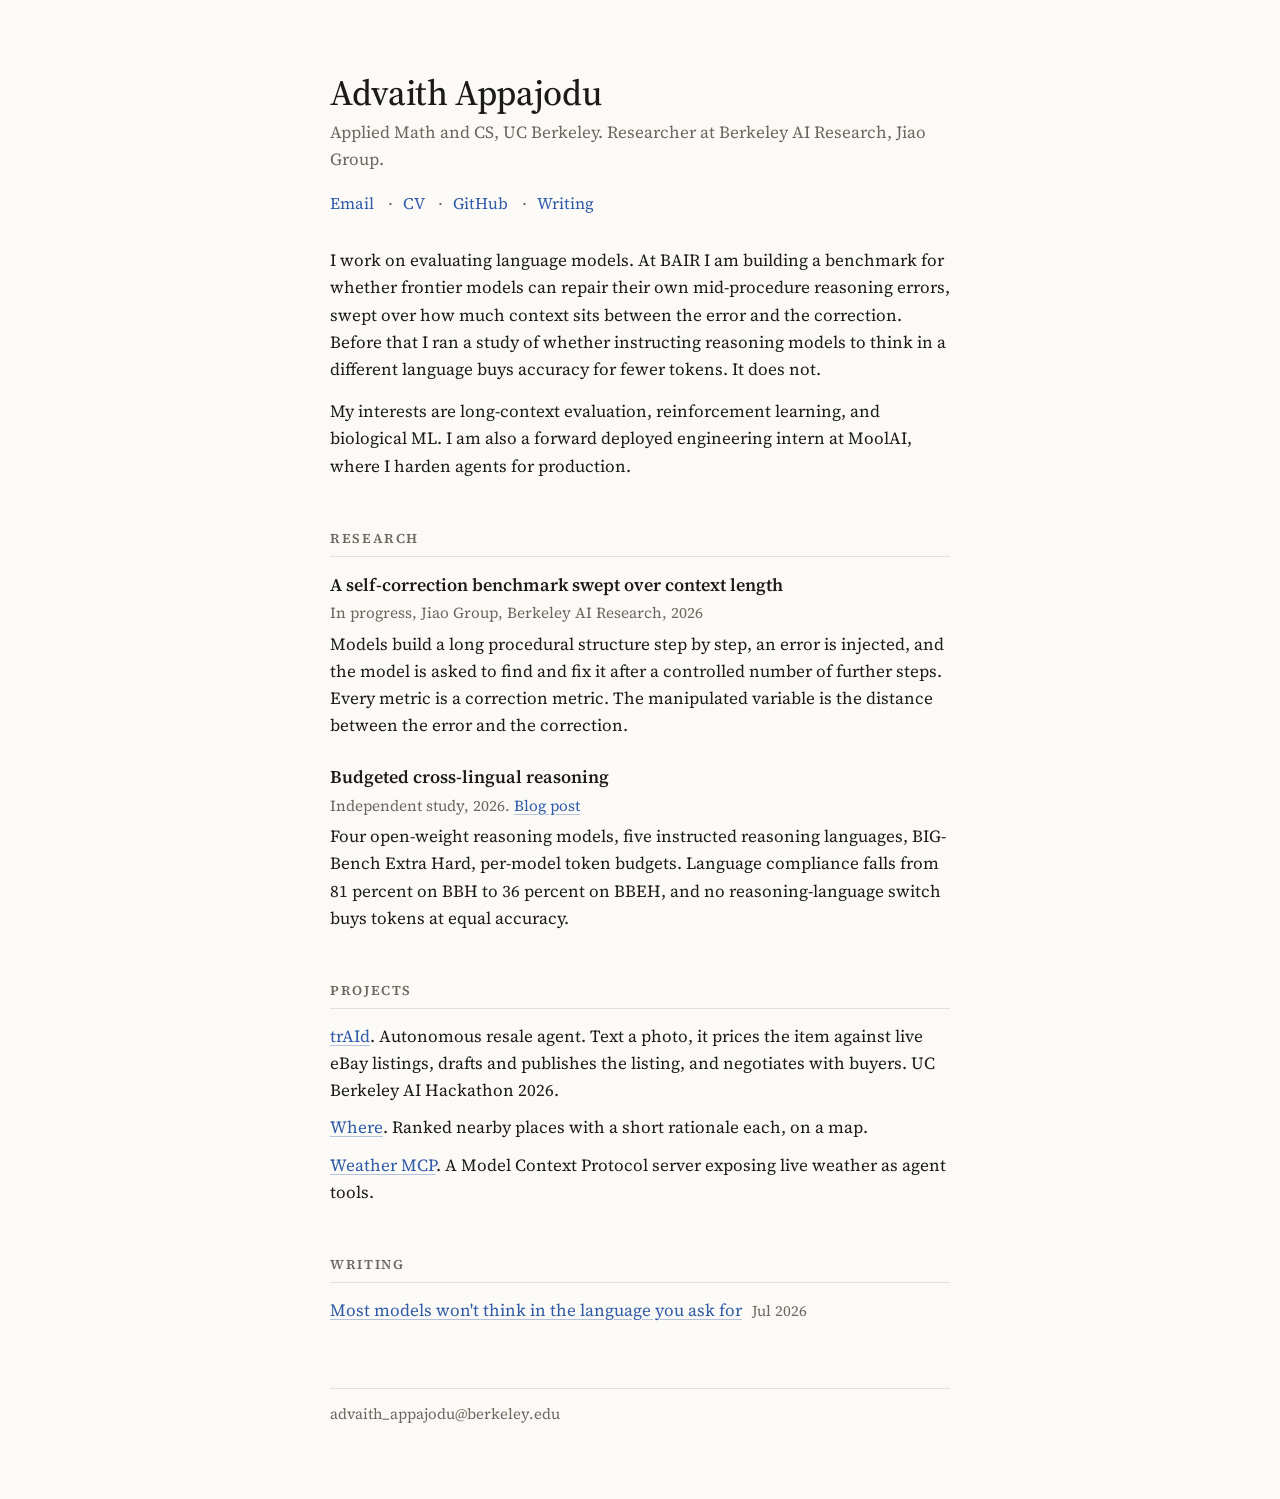
==== commit 91c6b3d9: "Refine typography and palette, add dark mode Co-Authored-By: Claude Opus 5 <noreply@anthropic.com>" ====
--- a/index.html
+++ b/index.html
@@ -6,6 +6,9 @@
   <title>Advaith Appajodu</title>
   <meta name="description" content="Advaith Appajodu. Applied Math and CS at UC Berkeley, researcher at Berkeley AI Research. Long-context evaluation, reinforcement learning, biological ML.">
   <link rel="icon" href="data:,">
+  <link rel="preconnect" href="https://fonts.googleapis.com">
+  <link rel="preconnect" href="https://fonts.gstatic.com" crossorigin>
+  <link rel="stylesheet" href="https://fonts.googleapis.com/css2?family=Source+Serif+4:ital,opsz,wght@0,8..60,400;0,8..60,500;0,8..60,600;1,8..60,400&display=swap">
   <link rel="stylesheet" href="style.css">
 </head>
 <body>
--- a/style.css
+++ b/style.css
@@ -1,88 +1,136 @@
-/* Minimal academic page. One column, system fonts, no scripts. */
+/* Minimal academic page. One column, no scripts. */
 
 :root {
-  --ink: #111;
-  --muted: #666;
-  --rule: #ddd;
-  --link: #1a4fa0;
-  --paper: #fff;
+  --ink: #1c1b18;
+  --muted: #6b675f;
+  --rule: #e4e0d6;
+  --link: #2f5aa8;
+  --paper: #fbfaf6;
+  --note: #f3f1ea;
+}
+
+@media (prefers-color-scheme: dark) {
+  :root {
+    --ink: #e8e5de;
+    --muted: #9a958b;
+    --rule: #2c2b27;
+    --link: #8fb0ea;
+    --paper: #141412;
+    --note: #1d1c19;
+  }
 }
 
 * { box-sizing: border-box; }
 
-html { font-size: 17px; }
+html { font-size: 17px; -webkit-text-size-adjust: 100%; }
 
 body {
   margin: 0;
   background: var(--paper);
   color: var(--ink);
-  font-family: Georgia, "Times New Roman", Times, serif;
-  line-height: 1.55;
+  font-family: "Source Serif 4", Georgia, "Times New Roman", serif;
+  font-optical-sizing: auto;
+  line-height: 1.6;
+  text-rendering: optimizeLegibility;
 }
 
 .wrap {
-  max-width: 680px;
+  max-width: 660px;
   margin: 0 auto;
-  padding: 48px 20px 64px;
+  padding: 72px 20px 72px;
 }
 
-a { color: var(--link); text-decoration: none; }
-a:hover { text-decoration: underline; }
+a {
+  color: var(--link);
+  text-decoration: underline;
+  text-decoration-color: color-mix(in srgb, var(--link) 35%, transparent);
+  text-underline-offset: 3px;
+  transition: text-decoration-color 120ms ease;
+}
+a:hover { text-decoration-color: var(--link); }
 
 h1 {
-  font-size: 1.9rem;
-  font-weight: normal;
-  margin: 0 0 4px;
+  font-size: 2.1rem;
+  font-weight: 500;
+  letter-spacing: -0.01em;
+  line-height: 1.15;
+  margin: 0 0 6px;
 }
 
 h2 {
-  font-size: 1.15rem;
-  font-weight: normal;
-  margin: 40px 0 10px;
-  padding-bottom: 4px;
+  font-size: 0.8rem;
+  font-weight: 600;
+  text-transform: uppercase;
+  letter-spacing: 0.12em;
+  color: var(--muted);
+  margin: 48px 0 14px;
+  padding-bottom: 6px;
   border-bottom: 1px solid var(--rule);
 }
 
 h3 {
-  font-size: 1rem;
-  font-weight: bold;
+  font-size: 1.05rem;
+  font-weight: 600;
   margin: 0 0 2px;
 }
 
-p { margin: 0 0 14px; }
+p { margin: 0 0 15px; }
 
 .sub { color: var(--muted); margin-bottom: 18px; }
 
-.links { margin: 0 0 24px; }
-.links a { margin-right: 14px; }
+.links { margin: 0 0 30px; font-size: 0.95rem; }
+.links a { text-decoration: none; }
+.links a:hover { text-decoration: underline; }
+.links a + a::before {
+  content: "·";
+  color: var(--muted);
+  margin: 0 10px;
+}
 
-.entry { margin-bottom: 20px; }
-.entry .meta { color: var(--muted); font-size: 0.92rem; margin: 0 0 4px; }
+.entry { margin-bottom: 24px; }
+.entry .meta { color: var(--muted); font-size: 0.9rem; margin: 0 0 5px; }
 .entry p:last-child { margin-bottom: 0; }
 
 .list { list-style: none; padding: 0; margin: 0; }
-.list li { margin-bottom: 8px; }
-.list .date { color: var(--muted); font-size: 0.92rem; }
+.list li { margin-bottom: 10px; }
+.list .date { color: var(--muted); font-size: 0.88rem; white-space: nowrap; margin-left: 6px; }
 
 footer {
-  margin-top: 56px;
-  padding-top: 12px;
+  margin-top: 64px;
+  padding-top: 14px;
   border-top: 1px solid var(--rule);
   color: var(--muted);
-  font-size: 0.9rem;
+  font-size: 0.88rem;
 }
 
 /* Blog pages */
 
-.back-link { display: inline-block; margin-bottom: 20px; color: var(--muted); }
-.kicker { color: var(--muted); font-size: 0.85rem; text-transform: uppercase; letter-spacing: 0.06em; margin: 0 0 6px; }
-.article h1 { font-size: 1.7rem; line-height: 1.25; margin-bottom: 8px; }
-.article h2 { margin-top: 32px; }
-.dek { font-size: 1.05rem; color: var(--muted); }
-.byline { color: var(--muted); font-size: 0.92rem; margin-bottom: 28px; }
-.article figure { margin: 24px 0; }
-.article img { max-width: 100%; height: auto; display: block; }
-.article figcaption { color: var(--muted); font-size: 0.88rem; margin-top: 8px; }
-.article blockquote { margin: 20px 0; padding-left: 16px; border-left: 3px solid var(--rule); color: var(--muted); }
-.note { padding: 12px 16px; border: 1px solid var(--rule); font-size: 0.95rem; margin: 20px 0; }
-.article-foot { margin-top: 36px; padding-top: 12px; border-top: 1px solid var(--rule); color: var(--muted); font-size: 0.92rem; }
+.back-link { display: inline-block; margin-bottom: 24px; color: var(--muted); text-decoration: none; font-size: 0.95rem; }
+.back-link:hover { color: var(--link); }
+.kicker { color: var(--muted); font-size: 0.78rem; text-transform: uppercase; letter-spacing: 0.12em; margin: 0 0 8px; }
+.article h1 { font-size: 1.85rem; margin-bottom: 10px; }
+.article h2 {
+  font-size: 1.2rem;
+  font-weight: 600;
+  text-transform: none;
+  letter-spacing: 0;
+  color: var(--ink);
+  border: 0;
+  padding: 0;
+  margin: 38px 0 10px;
+}
+.dek { font-size: 1.1rem; color: var(--muted); line-height: 1.5; }
+.byline { color: var(--muted); font-size: 0.88rem; margin-bottom: 32px; }
+.article figure { margin: 28px 0; }
+.article img { max-width: 100%; height: auto; display: block; border: 1px solid var(--rule); border-radius: 4px; }
+.article figcaption { color: var(--muted); font-size: 0.86rem; line-height: 1.5; margin-top: 10px; }
+.article blockquote { margin: 22px 0; padding-left: 18px; border-left: 2px solid var(--rule); color: var(--muted); }
+.note { background: var(--note); border-left: 3px solid var(--link); padding: 12px 16px; font-size: 0.95rem; margin: 24px 0; }
+.note p:last-child { margin-bottom: 0; }
+.article-foot { margin-top: 40px; padding-top: 14px; border-top: 1px solid var(--rule); color: var(--muted); font-size: 0.9rem; }
+
+@media (max-width: 480px) {
+  html { font-size: 16px; }
+  .wrap { padding-top: 48px; }
+  h1 { font-size: 1.8rem; }
+}
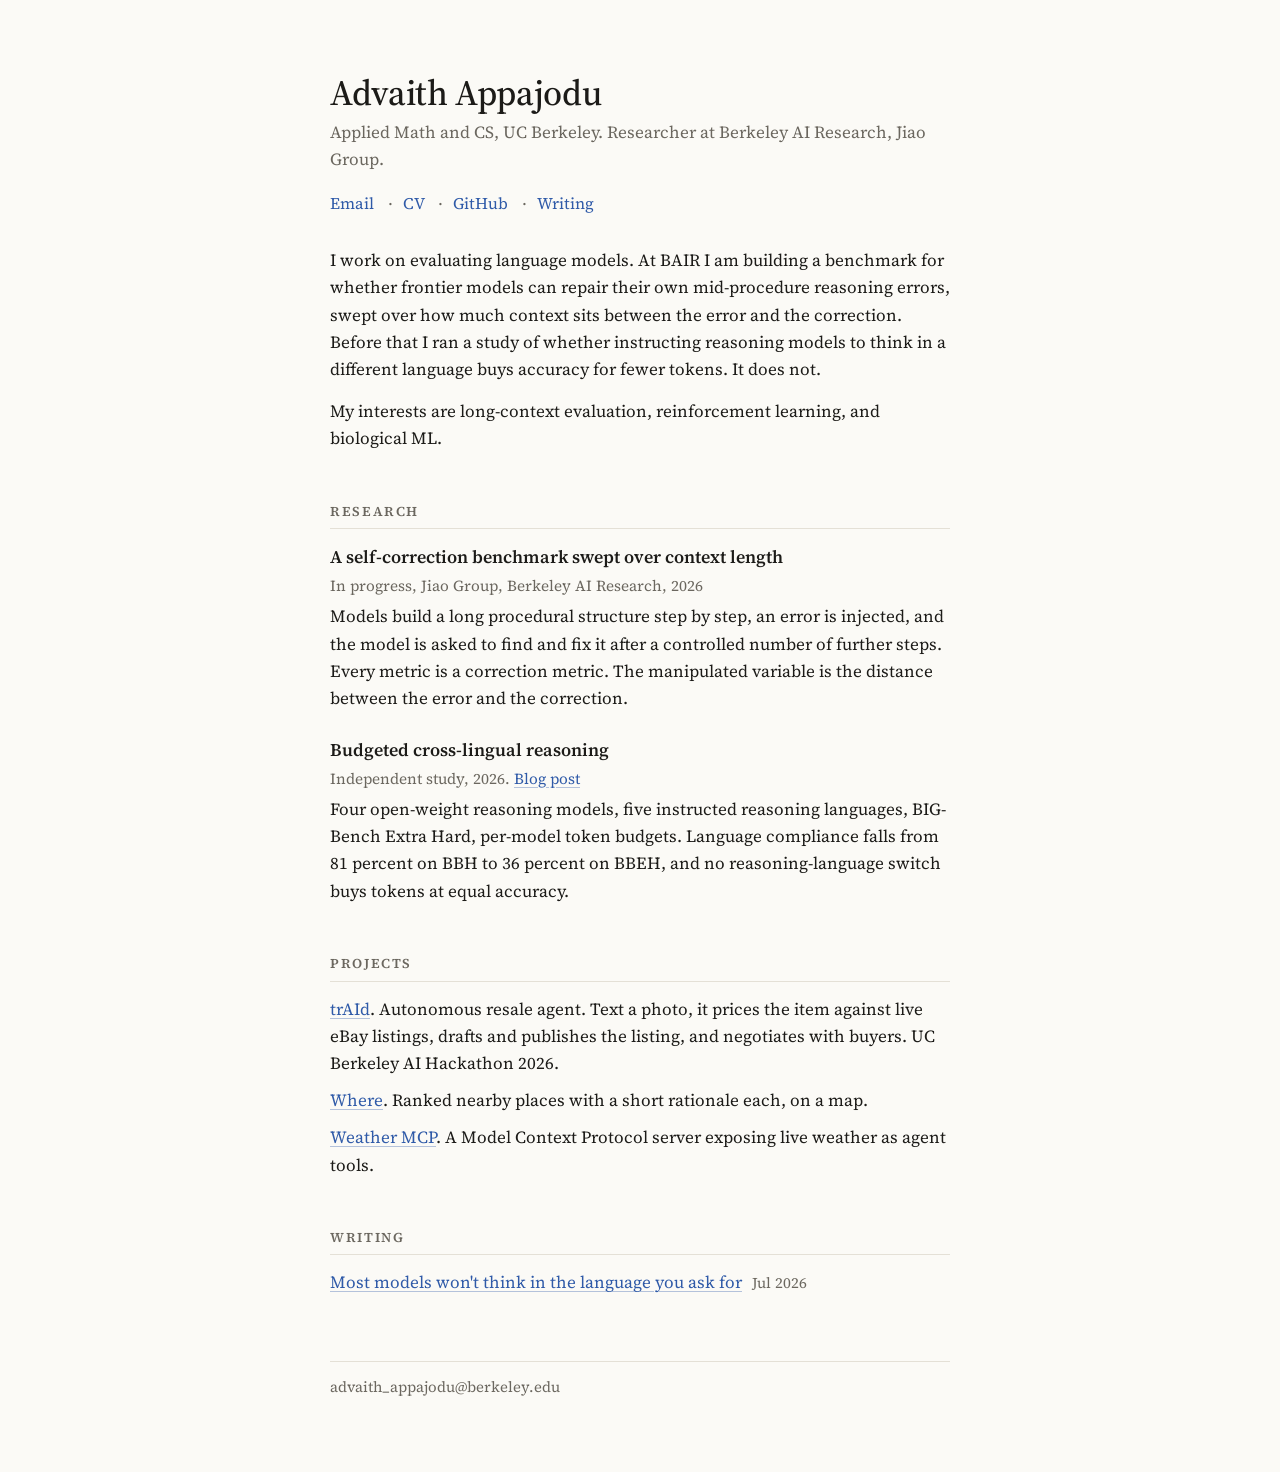
==== commit b4b7c94e: "Remove MoolAI internship line Co-Authored-By: Claude Opus 5 <noreply@anthropic.com>" ====
--- a/index.html
+++ b/index.html
@@ -26,7 +26,7 @@
 
   <p>I work on evaluating language models. At BAIR I am building a benchmark for whether frontier models can repair their own mid-procedure reasoning errors, swept over how much context sits between the error and the correction. Before that I ran a study of whether instructing reasoning models to think in a different language buys accuracy for fewer tokens. It does not.</p>
 
-  <p>My interests are long-context evaluation, reinforcement learning, and biological ML. I am also a forward deployed engineering intern at MoolAI, where I harden agents for production.</p>
+  <p>My interests are long-context evaluation, reinforcement learning, and biological ML.</p>
 
   <h2>Research</h2>
 
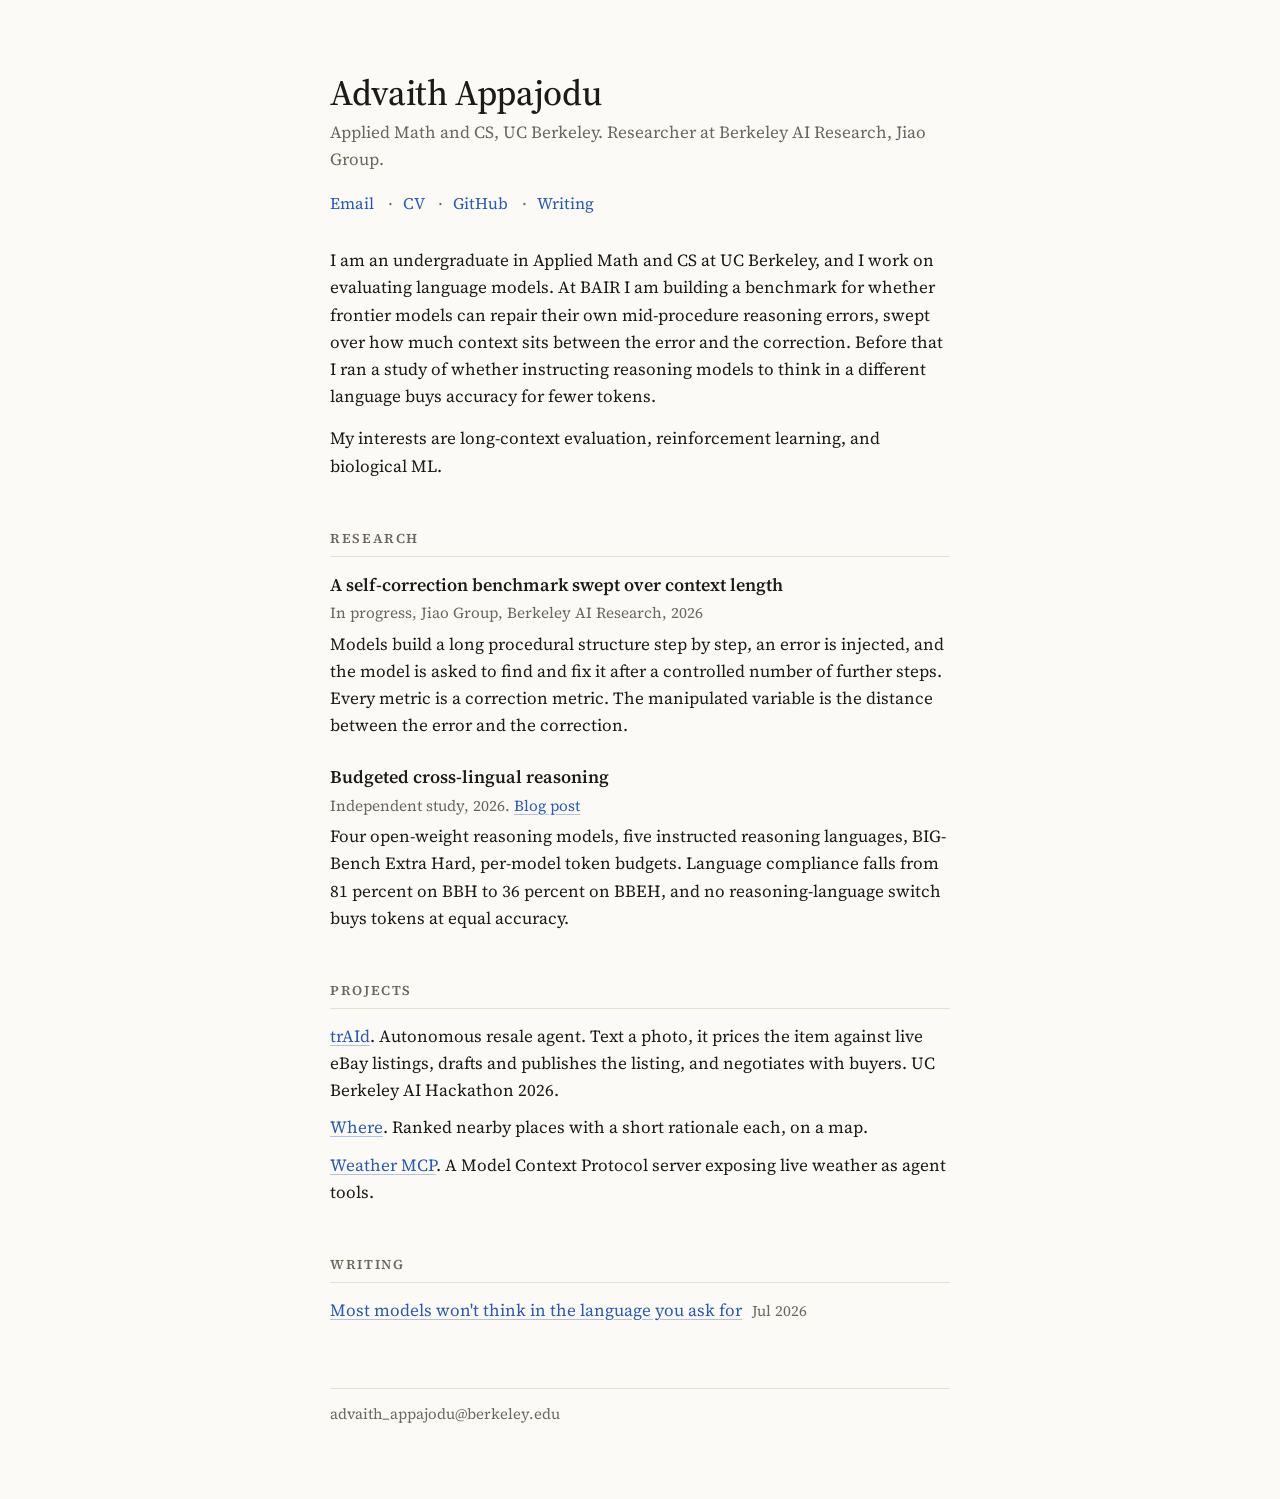
==== commit a43859c5: "Bio: mention undergrad status, cut last sentence Co-Authored-By: Claude Opus 5 <noreply@anthropic.co" ====
--- a/index.html
+++ b/index.html
@@ -24,7 +24,7 @@
     <a href="blog/">Writing</a>
   </p>
 
-  <p>I work on evaluating language models. At BAIR I am building a benchmark for whether frontier models can repair their own mid-procedure reasoning errors, swept over how much context sits between the error and the correction. Before that I ran a study of whether instructing reasoning models to think in a different language buys accuracy for fewer tokens. It does not.</p>
+  <p>I am an undergraduate in Applied Math and CS at UC Berkeley, and I work on evaluating language models. At BAIR I am building a benchmark for whether frontier models can repair their own mid-procedure reasoning errors, swept over how much context sits between the error and the correction. Before that I ran a study of whether instructing reasoning models to think in a different language buys accuracy for fewer tokens.</p>
 
   <p>My interests are long-context evaluation, reinforcement learning, and biological ML.</p>
 
